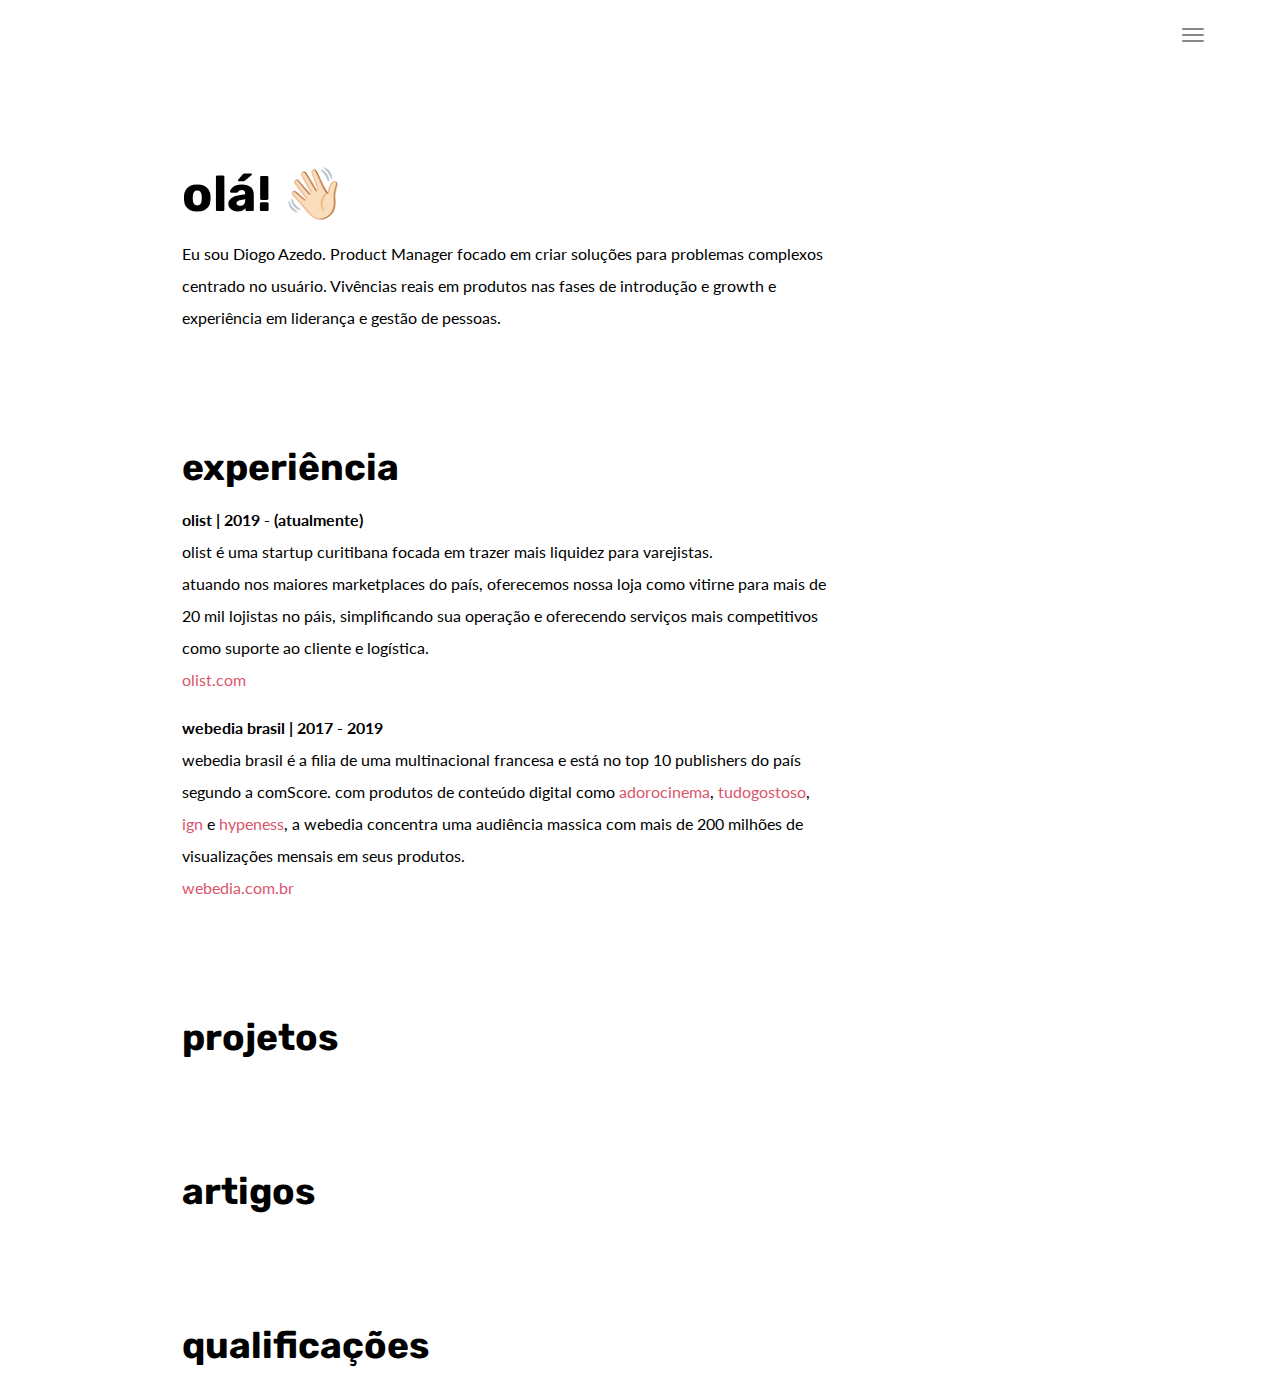
==== index.html @ 914c528f "Add files via upload" ====
<!DOCTYPE html>
<html lang="en">

<head>
  <meta charset="UTF-8">
  <meta content="IE=edge" http-equiv="X-UA-Compatible">
  <meta content="width=device-width,initial-scale=1" name="viewport">
  <meta content="description" name="description">
  <meta name="google" content="notranslate" />
  <meta content="Mashup templates have been developped by Orson.io team" name="author">

  <!-- Disable tap highlight on IE -->
  <meta name="msapplication-tap-highlight" content="no">
  
  <link rel="apple-touch-icon" sizes="180x180" href="./assets/apple-icon-180x180.png">
  <link href="./assets/favicon.ico" rel="icon">
  
  <title>Title page</title>  

<link href="./main.css" rel="stylesheet"></head>

<body>

 <!-- Add your content of header -->

<header>
  <nav class="navbar navbar-fixed-top navbar-default">
    <div class="container">
        <button type="button" class="navbar-toggle">
          <span class="sr-only">Toggle navigation</span>
          <span class="icon-bar"></span>
          <span class="icon-bar"></span>
          <span class="icon-bar"></span>
        </button>
        
      <nav class="navbar-fullscreen" id="navbar-middle">
        <button type="button" class="close" aria-label="Close"><span aria-hidden="true">&times;</span></button>
        <ul class="navbar-fullscreen-links">
          <li><a href="mailto:diogoazedo@gmail.com" title="Entre em contato">diogoazedo@gmail.com</a></li>
          <li><a href="https://www.linkedin.com/in/diogoazedo/" target="_blank" title="Vamos criar uma conexão no Linkedin">linkedin</a></li>
          <li><a href="./#" title="">cv em pdf</a></li>
        </ul>

        <div class="footer-container">
           
          <p><small>© Untitled | Website created with <a href="http://www.mashup-template.com/" title="Create website with free html template">Mashup Template</a>/<a href="https://www.unsplash.com/" title="Beautiful Free Images">Unsplash</a></small></p>
          <p class="footer-share-icons">
              <a href="https://www.twitter.com" class="fa-icon" title="">
                  <i class="fa fa-twitter" aria-hidden="true"></i>
              </a>
              <a href="https://www.linkedin.com" class="fa-icon" title="">
                  <i class="fa fa-instagram" aria-hidden="true"></i>
              </a>
              <a href="https://www.behance.com" class="fa-icon" title="">
                  <i class="fa fa-behance" aria-hidden="true"></i>
              </a>
              <a href="https://www.vimeo.com" class="fa-icon" title="">
                  <i class="fa fa-vimeo" aria-hidden="true"></i>
              </a>
          </p>
                       
        </div>


      </nav> 
    
    </div>
  </nav>
</header>

  
<div class="hero-full-container background-image-container white-text-container">
  <div class="container">
    <div class="row">
      <div class="col-xs-12 col-md-7 col-md-offset-1">
        <div class="hero-full-wrapper">
          <div class="text-content">
            <h1>olá! 👋🏻</h1>
            <p>Eu sou Diogo Azedo. Product Manager focado em criar soluções para problemas complexos centrado no usuário.
              Vivências reais em produtos nas fases de introdução e growth e experiência em liderança e gestão de pessoas. 
            </p>
          </div>
          <div class="text-content">
            <h2>experiência</h2>
            <p>
              <strong>olist | 2019 - (atualmente)</strong><br/> 
              olist é uma startup curitibana focada em trazer mais liquidez para varejistas. <br/>
              atuando nos maiores marketplaces do país, oferecemos nossa loja como vitirne para mais de 20 mil lojistas no páis, simplificando sua operação e oferecendo serviços mais competitivos como suporte ao cliente e logística.<br/>
              <a href="olist.com" target="_blank">olist.com</a>
            </p>
            <p>
              <strong>webedia brasil | 2017 - 2019</strong><br/> 
              webedia brasil é a filia de uma multinacional francesa e está no top 10 publishers do país segundo a comScore. 
              com produtos de conteúdo digital como <a href="adorocinema.com" target="_blank">adorocinema</a>, <a href="tudogostoso.com.br" target="_blank">tudogostoso</a>, <a href="ign.com" target="_blank">ign</a> e <a href="hypeness.com.br" target="_blank">hypeness</a>, a webedia concentra uma audiência massica com mais de 200 milhões de visualizações mensais em seus produtos.<br/>
              <a href="webedia.com.br" target="_blank">webedia.com.br</a>
            </p>
          </div>
          <div class="text-content">
            <h2>projetos</h2>
          </div>
          <div class="text-content">
            <h2>artigos</h2>
          </div>
          <div class="text-content">
            <h2>qualificações</h2>
          </div>
        </div>
      </div>
    </div>
  </div>
</div>

<script>
  document.addEventListener("DOMContentLoaded", function (event) {
    navbarFixedTopAnimation();
    closeMenuBeforeGoingToPage();
  });
</script>

<script>
    document.addEventListener("DOMContentLoaded", function (event) {
      navbarToggleSidebar();
      closeMenuBeforeGoingToPage();
      navActivePage();
    });
</script>
 <script type="text/javascript" src="./main.4c6e144e.js"></script></body>

</html>
---- main.css ----
@import url("https://fonts.googleapis.com/css?family=Lato:300,700|Rubik:400,700");
@import url("https://maxcdn.bootstrapcdn.com/font-awesome/4.7.0/css/font-awesome.min.css");
/*!
 * Bootstrap v3.3.7 (http://getbootstrap.com)
 * Copyright 2011-2016 Twitter, Inc.
 * Licensed under MIT (https://github.com/twbs/bootstrap/blob/master/LICENSE)
 */
/*! normalize.css v3.0.3 | MIT License | github.com/necolas/normalize.css */
html {
  font-family: sans-serif;
  -ms-text-size-adjust: 100%;
  -webkit-text-size-adjust: 100%; }

body {
  margin: 0; }

article,
aside,
details,
figcaption,
figure,
footer,
header,
hgroup,
main,
menu,
nav,
section,
summary {
  display: block; }

audio,
canvas,
progress,
video {
  display: inline-block;
  vertical-align: baseline; }

audio:not([controls]) {
  display: none;
  height: 0; }

[hidden],
template {
  display: none; }

a {
  background-color: transparent; }

a:active,
a:hover {
  outline: 0; }

abbr[title] {
  border-bottom: 1px dotted; }

b,
strong {
  font-weight: bold; }

dfn {
  font-style: italic; }

h1 {
  font-size: 2em;
  margin: 0.67em 0; }

mark {
  background: #ff0;
  color: #000; }

small {
  font-size: 80%; }

sub,
sup {
  font-size: 75%;
  line-height: 0;
  position: relative;
  vertical-align: baseline; }

sup {
  top: -0.5em; }

sub {
  bottom: -0.25em; }

img {
  border: 0; }

svg:not(:root) {
  overflow: hidden; }

figure {
  margin: 1em 40px; }

hr {
  box-sizing: content-box;
  height: 0; }

pre {
  overflow: auto; }

code,
kbd,
pre,
samp {
  font-family: monospace, monospace;
  font-size: 1em; }

button,
input,
optgroup,
select,
textarea {
  color: inherit;
  font: inherit;
  margin: 0; }

button {
  overflow: visible; }

button,
select {
  text-transform: none; }

button,
html input[type="button"],
input[type="reset"],
input[type="submit"] {
  -webkit-appearance: button;
  cursor: pointer; }

button[disabled],
html input[disabled] {
  cursor: default; }

button::-moz-focus-inner,
input::-moz-focus-inner {
  border: 0;
  padding: 0; }

input {
  line-height: normal; }

input[type="checkbox"],
input[type="radio"] {
  box-sizing: border-box;
  padding: 0; }

input[type="number"]::-webkit-inner-spin-button,
input[type="number"]::-webkit-outer-spin-button {
  height: auto; }

input[type="search"] {
  -webkit-appearance: textfield;
  box-sizing: content-box; }

input[type="search"]::-webkit-search-cancel-button,
input[type="search"]::-webkit-search-decoration {
  -webkit-appearance: none; }

fieldset {
  border: 1px solid #c0c0c0;
  margin: 0 2px;
  padding: 0.35em 0.625em 0.75em; }

legend {
  border: 0;
  padding: 0; }

textarea {
  overflow: auto; }

optgroup {
  font-weight: bold; }

table {
  border-collapse: collapse;
  border-spacing: 0; }

td,
th {
  padding: 0; }

/*! Source: https://github.com/h5bp/html5-boilerplate/blob/master/src/css/main.css */
@media print {
  *,
  *:before,
  *:after {
    background: transparent !important;
    color: #000 !important;
    box-shadow: none !important;
    text-shadow: none !important; }
  a,
  a:visited {
    text-decoration: underline; }
  a[href]:after {
    content: " (" attr(href) ")"; }
  abbr[title]:after {
    content: " (" attr(title) ")"; }
  a[href^="#"]:after,
  a[href^="javascript:"]:after {
    content: ""; }
  pre,
  blockquote {
    border: 1px solid #999;
    page-break-inside: avoid; }
  thead {
    display: table-header-group; }
  tr,
  img {
    page-break-inside: avoid; }
  img {
    max-width: 100% !important; }
  p,
  h2,
  h3 {
    orphans: 3;
    widows: 3; }
  h2,
  h3 {
    page-break-after: avoid; }
  .navbar {
    display: none; }
  .btn > .caret,
  .dropup > .btn > .caret {
    border-top-color: #000 !important; }
  .label {
    border: 1px solid #000; }
  .table {
    border-collapse: collapse !important; }
    .table td,
    .table th {
      background-color: #fff !important; }
  .table-bordered th,
  .table-bordered td {
    border: 1px solid #ddd !important; } }

* {
  -webkit-box-sizing: border-box;
  -moz-box-sizing: border-box;
  box-sizing: border-box; }

*:before,
*:after {
  -webkit-box-sizing: border-box;
  -moz-box-sizing: border-box;
  box-sizing: border-box; }

html {
  font-size: 10px;
  -webkit-tap-highlight-color: transparent; }

body {
  font-family: "Lato", Helvetica, Arial, sans-serif;
  font-size: 16px;
  line-height: 2;
  color: #333333;
  background-color: #fff; }

input,
button,
select,
textarea {
  font-family: inherit;
  font-size: inherit;
  line-height: inherit; }

a {
  color: #da566c;
  text-decoration: none; }
  a:hover, a:focus {
    color: #0d0d0d;
    text-decoration: underline; }
  a:focus {
    outline: 5px auto -webkit-focus-ring-color;
    outline-offset: -2px; }

figure {
  margin: 0; }

img {
  vertical-align: middle; }

.img-responsive {
  display: block;
  max-width: 100%;
  height: auto; }

.img-rounded {
  border-radius: 0px; }

.img-thumbnail {
  padding: 4px;
  line-height: 2;
  background-color: #fff;
  border: 1px solid #ddd;
  border-radius: 0px;
  -webkit-transition: all 0.2s ease-in-out;
  -o-transition: all 0.2s ease-in-out;
  transition: all 0.2s ease-in-out;
  display: inline-block;
  max-width: 100%;
  height: auto; }

.img-circle {
  border-radius: 50%; }

hr {
  margin-top: 32px;
  margin-bottom: 32px;
  border: 0;
  border-top: 1px solid #eeeeee; }

.sr-only {
  position: absolute;
  width: 1px;
  height: 1px;
  margin: -1px;
  padding: 0;
  overflow: hidden;
  clip: rect(0, 0, 0, 0);
  border: 0; }

.sr-only-focusable:active, .sr-only-focusable:focus {
  position: static;
  width: auto;
  height: auto;
  margin: 0;
  overflow: visible;
  clip: auto; }

[role="button"] {
  cursor: pointer; }

h1, h2, h3, h4, h5, h6,
.h1, .h2, .h3, .h4, .h5, .h6 {
  font-family: "Rubik", Helvetica, Arial, sans-serif;
  font-weight: 700;
  line-height: 1.1;
  color: #000; }
  h1 small,
  h1 .small, h2 small,
  h2 .small, h3 small,
  h3 .small, h4 small,
  h4 .small, h5 small,
  h5 .small, h6 small,
  h6 .small,
  .h1 small,
  .h1 .small, .h2 small,
  .h2 .small, .h3 small,
  .h3 .small, .h4 small,
  .h4 .small, .h5 small,
  .h5 .small, .h6 small,
  .h6 .small {
    font-weight: normal;
    line-height: 1;
    color: #777777; }

h1, .h1,
h2, .h2,
h3, .h3 {
  margin-top: 32px;
  margin-bottom: 16px; }
  h1 small,
  h1 .small, .h1 small,
  .h1 .small,
  h2 small,
  h2 .small, .h2 small,
  .h2 .small,
  h3 small,
  h3 .small, .h3 small,
  .h3 .small {
    font-size: 65%; }

h4, .h4,
h5, .h5,
h6, .h6 {
  margin-top: 16px;
  margin-bottom: 16px; }
  h4 small,
  h4 .small, .h4 small,
  .h4 .small,
  h5 small,
  h5 .small, .h5 small,
  .h5 .small,
  h6 small,
  h6 .small, .h6 small,
  .h6 .small {
    font-size: 75%; }

h1, .h1 {
  font-size: 50px; }

h2, .h2 {
  font-size: 37px; }

h3, .h3 {
  font-size: 29px; }

h4, .h4 {
  font-size: 22px; }

h5, .h5 {
  font-size: 16px; }

h6, .h6 {
  font-size: 14px; }

p {
  margin: 0 0 16px; }

.lead {
  margin-bottom: 32px;
  font-size: 18px;
  font-weight: 300;
  line-height: 1.4; }
  @media (min-width: 768px) {
    .lead {
      font-size: 24px; } }

small,
.small {
  font-size: 87%; }

mark,
.mark {
  background-color: #fcf8e3;
  padding: .2em; }

.text-left {
  text-align: left; }

.text-right {
  text-align: right; }

.text-center {
  text-align: center; }

.text-justify {
  text-align: justify; }

.text-nowrap {
  white-space: nowrap; }

.text-lowercase {
  text-transform: lowercase; }

.text-uppercase, .initialism {
  text-transform: uppercase; }

.text-capitalize {
  text-transform: capitalize; }

.text-muted {
  color: #777777; }

.text-primary {
  color: #333333; }

a.text-primary:hover,
a.text-primary:focus {
  color: #1a1a1a; }

.text-success {
  color: #ffffff; }

a.text-success:hover,
a.text-success:focus {
  color: #e6e6e6; }

.text-info {
  color: #31708f; }

a.text-info:hover,
a.text-info:focus {
  color: #245269; }

.text-warning {
  color: #8a6d3b; }

a.text-warning:hover,
a.text-warning:focus {
  color: #66512c; }

.text-danger {
  color: #ffffff; }

a.text-danger:hover,
a.text-danger:focus {
  color: #e6e6e6; }

.bg-primary {
  color: #fff; }

.bg-primary {
  background-color: #333333; }

a.bg-primary:hover,
a.bg-primary:focus {
  background-color: #1a1a1a; }

.bg-success {
  background-color: #684AD7; }

a.bg-success:hover,
a.bg-success:focus {
  background-color: #4b2bc3; }

.bg-info {
  background-color: #d9edf7; }

a.bg-info:hover,
a.bg-info:focus {
  background-color: #afd9ee; }

.bg-warning {
  background-color: #fcf8e3; }

a.bg-warning:hover,
a.bg-warning:focus {
  background-color: #f7ecb5; }

.bg-danger {
  background-color: #d9534f; }

a.bg-danger:hover,
a.bg-danger:focus {
  background-color: #c9302c; }

.page-header {
  padding-bottom: 15px;
  margin: 64px 0 32px;
  border-bottom: 1px solid #eeeeee; }

ul,
ol {
  margin-top: 0;
  margin-bottom: 16px; }
  ul ul,
  ul ol,
  ol ul,
  ol ol {
    margin-bottom: 0; }

.list-unstyled {
  padding-left: 0;
  list-style: none; }

.list-inline {
  padding-left: 0;
  list-style: none;
  margin-left: -5px; }
  .list-inline > li {
    display: inline-block;
    padding-left: 5px;
    padding-right: 5px; }

dl {
  margin-top: 0;
  margin-bottom: 32px; }

dt,
dd {
  line-height: 2; }

dt {
  font-weight: bold; }

dd {
  margin-left: 0; }

.dl-horizontal dd:before, .dl-horizontal dd:after {
  content: " ";
  display: table; }

.dl-horizontal dd:after {
  clear: both; }

@media (min-width: 768px) {
  .dl-horizontal dt {
    float: left;
    width: 160px;
    clear: left;
    text-align: right;
    overflow: hidden;
    text-overflow: ellipsis;
    white-space: nowrap; }
  .dl-horizontal dd {
    margin-left: 180px; } }

abbr[title],
abbr[data-original-title] {
  cursor: help;
  border-bottom: 1px dotted #777777; }

.initialism {
  font-size: 90%; }

blockquote {
  padding: 16px 32px;
  margin: 0 0 32px;
  font-size: 20px;
  border-left: 5px solid #eeeeee; }
  blockquote p:last-child,
  blockquote ul:last-child,
  blockquote ol:last-child {
    margin-bottom: 0; }
  blockquote footer,
  blockquote small,
  blockquote .small {
    display: block;
    font-size: 80%;
    line-height: 2;
    color: #777777; }
    blockquote footer:before,
    blockquote small:before,
    blockquote .small:before {
      content: '\2014 \00A0'; }

.blockquote-reverse,
blockquote.pull-right {
  padding-right: 15px;
  padding-left: 0;
  border-right: 5px solid #eeeeee;
  border-left: 0;
  text-align: right; }
  .blockquote-reverse footer:before,
  .blockquote-reverse small:before,
  .blockquote-reverse .small:before,
  blockquote.pull-right footer:before,
  blockquote.pull-right small:before,
  blockquote.pull-right .small:before {
    content: ''; }
  .blockquote-reverse footer:after,
  .blockquote-reverse small:after,
  .blockquote-reverse .small:after,
  blockquote.pull-right footer:after,
  blockquote.pull-right small:after,
  blockquote.pull-right .small:after {
    content: '\00A0 \2014'; }

address {
  margin-bottom: 32px;
  font-style: normal;
  line-height: 2; }

code,
kbd,
pre,
samp {
  font-family: Menlo, Monaco, Consolas, "Courier New", monospace; }

code {
  padding: 2px 4px;
  font-size: 90%;
  color: #c7254e;
  background-color: #f9f2f4;
  border-radius: 0px; }

kbd {
  padding: 2px 4px;
  font-size: 90%;
  color: #fff;
  background-color: #333;
  border-radius: 0px;
  box-shadow: inset 0 -1px 0 rgba(0, 0, 0, 0.25); }
  kbd kbd {
    padding: 0;
    font-size: 100%;
    font-weight: bold;
    box-shadow: none; }

pre {
  display: block;
  padding: 15.5px;
  margin: 0 0 16px;
  font-size: 15px;
  line-height: 2;
  word-break: break-all;
  word-wrap: break-word;
  color: #333333;
  background-color: #f5f5f5;
  border: 1px solid #ccc;
  border-radius: 0px; }
  pre code {
    padding: 0;
    font-size: inherit;
    color: inherit;
    white-space: pre-wrap;
    background-color: transparent;
    border-radius: 0; }

.pre-scrollable {
  max-height: 340px;
  overflow-y: scroll; }

.container {
  margin-right: auto;
  margin-left: auto;
  padding-left: 15px;
  padding-right: 15px; }
  .container:before, .container:after {
    content: " ";
    display: table; }
  .container:after {
    clear: both; }
  @media (min-width: 768px) {
    .container {
      width: 750px; } }
  @media (min-width: 992px) {
    .container {
      width: 970px; } }
  @media (min-width: 1200px) {
    .container {
      width: 1170px; } }

.container-fluid {
  margin-right: auto;
  margin-left: auto;
  padding-left: 15px;
  padding-right: 15px; }
  .container-fluid:before, .container-fluid:after {
    content: " ";
    display: table; }
  .container-fluid:after {
    clear: both; }

.row {
  margin-left: -15px;
  margin-right: -15px; }
  .row:before, .row:after {
    content: " ";
    display: table; }
  .row:after {
    clear: both; }

.col-xs-1, .col-sm-1, .col-md-1, .col-lg-1, .col-xs-2, .col-sm-2, .col-md-2, .col-lg-2, .col-xs-3, .col-sm-3, .col-md-3, .col-lg-3, .col-xs-4, .col-sm-4, .col-md-4, .col-lg-4, .col-xs-5, .col-sm-5, .col-md-5, .col-lg-5, .col-xs-6, .col-sm-6, .col-md-6, .col-lg-6, .col-xs-7, .col-sm-7, .col-md-7, .col-lg-7, .col-xs-8, .col-sm-8, .col-md-8, .col-lg-8, .col-xs-9, .col-sm-9, .col-md-9, .col-lg-9, .col-xs-10, .col-sm-10, .col-md-10, .col-lg-10, .col-xs-11, .col-sm-11, .col-md-11, .col-lg-11, .col-xs-12, .col-sm-12, .col-md-12, .col-lg-12 {
  position: relative;
  min-height: 1px;
  padding-left: 15px;
  padding-right: 15px; }

.col-xs-1, .col-xs-2, .col-xs-3, .col-xs-4, .col-xs-5, .col-xs-6, .col-xs-7, .col-xs-8, .col-xs-9, .col-xs-10, .col-xs-11, .col-xs-12 {
  float: left; }

.col-xs-1 {
  width: 8.33333%; }

.col-xs-2 {
  width: 16.66667%; }

.col-xs-3 {
  width: 25%; }

.col-xs-4 {
  width: 33.33333%; }

.col-xs-5 {
  width: 41.66667%; }

.col-xs-6 {
  width: 50%; }

.col-xs-7 {
  width: 58.33333%; }

.col-xs-8 {
  width: 66.66667%; }

.col-xs-9 {
  width: 75%; }

.col-xs-10 {
  width: 83.33333%; }

.col-xs-11 {
  width: 91.66667%; }

.col-xs-12 {
  width: 100%; }

.col-xs-pull-0 {
  right: auto; }

.col-xs-pull-1 {
  right: 8.33333%; }

.col-xs-pull-2 {
  right: 16.66667%; }

.col-xs-pull-3 {
  right: 25%; }

.col-xs-pull-4 {
  right: 33.33333%; }

.col-xs-pull-5 {
  right: 41.66667%; }

.col-xs-pull-6 {
  right: 50%; }

.col-xs-pull-7 {
  right: 58.33333%; }

.col-xs-pull-8 {
  right: 66.66667%; }

.col-xs-pull-9 {
  right: 75%; }

.col-xs-pull-10 {
  right: 83.33333%; }

.col-xs-pull-11 {
  right: 91.66667%; }

.col-xs-pull-12 {
  right: 100%; }

.col-xs-push-0 {
  left: auto; }

.col-xs-push-1 {
  left: 8.33333%; }

.col-xs-push-2 {
  left: 16.66667%; }

.col-xs-push-3 {
  left: 25%; }

.col-xs-push-4 {
  left: 33.33333%; }

.col-xs-push-5 {
  left: 41.66667%; }

.col-xs-push-6 {
  left: 50%; }

.col-xs-push-7 {
  left: 58.33333%; }

.col-xs-push-8 {
  left: 66.66667%; }

.col-xs-push-9 {
  left: 75%; }

.col-xs-push-10 {
  left: 83.33333%; }

.col-xs-push-11 {
  left: 91.66667%; }

.col-xs-push-12 {
  left: 100%; }

.col-xs-offset-0 {
  margin-left: 0%; }

.col-xs-offset-1 {
  margin-left: 8.33333%; }

.col-xs-offset-2 {
  margin-left: 16.66667%; }

.col-xs-offset-3 {
  margin-left: 25%; }

.col-xs-offset-4 {
  margin-left: 33.33333%; }

.col-xs-offset-5 {
  margin-left: 41.66667%; }

.col-xs-offset-6 {
  margin-left: 50%; }

.col-xs-offset-7 {
  margin-left: 58.33333%; }

.col-xs-offset-8 {
  margin-left: 66.66667%; }

.col-xs-offset-9 {
  margin-left: 75%; }

.col-xs-offset-10 {
  margin-left: 83.33333%; }

.col-xs-offset-11 {
  margin-left: 91.66667%; }

.col-xs-offset-12 {
  margin-left: 100%; }

@media (min-width: 768px) {
  .col-sm-1, .col-sm-2, .col-sm-3, .col-sm-4, .col-sm-5, .col-sm-6, .col-sm-7, .col-sm-8, .col-sm-9, .col-sm-10, .col-sm-11, .col-sm-12 {
    float: left; }
  .col-sm-1 {
    width: 8.33333%; }
  .col-sm-2 {
    width: 16.66667%; }
  .col-sm-3 {
    width: 25%; }
  .col-sm-4 {
    width: 33.33333%; }
  .col-sm-5 {
    width: 41.66667%; }
  .col-sm-6 {
    width: 50%; }
  .col-sm-7 {
    width: 58.33333%; }
  .col-sm-8 {
    width: 66.66667%; }
  .col-sm-9 {
    width: 75%; }
  .col-sm-10 {
    width: 83.33333%; }
  .col-sm-11 {
    width: 91.66667%; }
  .col-sm-12 {
    width: 100%; }
  .col-sm-pull-0 {
    right: auto; }
  .col-sm-pull-1 {
    right: 8.33333%; }
  .col-sm-pull-2 {
    right: 16.66667%; }
  .col-sm-pull-3 {
    right: 25%; }
  .col-sm-pull-4 {
    right: 33.33333%; }
  .col-sm-pull-5 {
    right: 41.66667%; }
  .col-sm-pull-6 {
    right: 50%; }
  .col-sm-pull-7 {
    right: 58.33333%; }
  .col-sm-pull-8 {
    right: 66.66667%; }
  .col-sm-pull-9 {
    right: 75%; }
  .col-sm-pull-10 {
    right: 83.33333%; }
  .col-sm-pull-11 {
    right: 91.66667%; }
  .col-sm-pull-12 {
    right: 100%; }
  .col-sm-push-0 {
    left: auto; }
  .col-sm-push-1 {
    left: 8.33333%; }
  .col-sm-push-2 {
    left: 16.66667%; }
  .col-sm-push-3 {
    left: 25%; }
  .col-sm-push-4 {
    left: 33.33333%; }
  .col-sm-push-5 {
    left: 41.66667%; }
  .col-sm-push-6 {
    left: 50%; }
  .col-sm-push-7 {
    left: 58.33333%; }
  .col-sm-push-8 {
    left: 66.66667%; }
  .col-sm-push-9 {
    left: 75%; }
  .col-sm-push-10 {
    left: 83.33333%; }
  .col-sm-push-11 {
    left: 91.66667%; }
  .col-sm-push-12 {
    left: 100%; }
  .col-sm-offset-0 {
    margin-left: 0%; }
  .col-sm-offset-1 {
    margin-left: 8.33333%; }
  .col-sm-offset-2 {
    margin-left: 16.66667%; }
  .col-sm-offset-3 {
    margin-left: 25%; }
  .col-sm-offset-4 {
    margin-left: 33.33333%; }
  .col-sm-offset-5 {
    margin-left: 41.66667%; }
  .col-sm-offset-6 {
    margin-left: 50%; }
  .col-sm-offset-7 {
    margin-left: 58.33333%; }
  .col-sm-offset-8 {
    margin-left: 66.66667%; }
  .col-sm-offset-9 {
    margin-left: 75%; }
  .col-sm-offset-10 {
    margin-left: 83.33333%; }
  .col-sm-offset-11 {
    margin-left: 91.66667%; }
  .col-sm-offset-12 {
    margin-left: 100%; } }

@media (min-width: 992px) {
  .col-md-1, .col-md-2, .col-md-3, .col-md-4, .col-md-5, .col-md-6, .col-md-7, .col-md-8, .col-md-9, .col-md-10, .col-md-11, .col-md-12 {
    float: left; }
  .col-md-1 {
    width: 8.33333%; }
  .col-md-2 {
    width: 16.66667%; }
  .col-md-3 {
    width: 25%; }
  .col-md-4 {
    width: 33.33333%; }
  .col-md-5 {
    width: 41.66667%; }
  .col-md-6 {
    width: 50%; }
  .col-md-7 {
    width: 58.33333%; }
  .col-md-8 {
    width: 66.66667%; }
  .col-md-9 {
    width: 75%; }
  .col-md-10 {
    width: 83.33333%; }
  .col-md-11 {
    width: 91.66667%; }
  .col-md-12 {
    width: 100%; }
  .col-md-pull-0 {
    right: auto; }
  .col-md-pull-1 {
    right: 8.33333%; }
  .col-md-pull-2 {
    right: 16.66667%; }
  .col-md-pull-3 {
    right: 25%; }
  .col-md-pull-4 {
    right: 33.33333%; }
  .col-md-pull-5 {
    right: 41.66667%; }
  .col-md-pull-6 {
    right: 50%; }
  .col-md-pull-7 {
    right: 58.33333%; }
  .col-md-pull-8 {
    right: 66.66667%; }
  .col-md-pull-9 {
    right: 75%; }
  .col-md-pull-10 {
    right: 83.33333%; }
  .col-md-pull-11 {
    right: 91.66667%; }
  .col-md-pull-12 {
    right: 100%; }
  .col-md-push-0 {
    left: auto; }
  .col-md-push-1 {
    left: 8.33333%; }
  .col-md-push-2 {
    left: 16.66667%; }
  .col-md-push-3 {
    left: 25%; }
  .col-md-push-4 {
    left: 33.33333%; }
  .col-md-push-5 {
    left: 41.66667%; }
  .col-md-push-6 {
    left: 50%; }
  .col-md-push-7 {
    left: 58.33333%; }
  .col-md-push-8 {
    left: 66.66667%; }
  .col-md-push-9 {
    left: 75%; }
  .col-md-push-10 {
    left: 83.33333%; }
  .col-md-push-11 {
    left: 91.66667%; }
  .col-md-push-12 {
    left: 100%; }
  .col-md-offset-0 {
    margin-left: 0%; }
  .col-md-offset-1 {
    margin-left: 8.33333%; }
  .col-md-offset-2 {
    margin-left: 16.66667%; }
  .col-md-offset-3 {
    margin-left: 25%; }
  .col-md-offset-4 {
    margin-left: 33.33333%; }
  .col-md-offset-5 {
    margin-left: 41.66667%; }
  .col-md-offset-6 {
    margin-left: 50%; }
  .col-md-offset-7 {
    margin-left: 58.33333%; }
  .col-md-offset-8 {
    margin-left: 66.66667%; }
  .col-md-offset-9 {
    margin-left: 75%; }
  .col-md-offset-10 {
    margin-left: 83.33333%; }
  .col-md-offset-11 {
    margin-left: 91.66667%; }
  .col-md-offset-12 {
    margin-left: 100%; } }

@media (min-width: 1200px) {
  .col-lg-1, .col-lg-2, .col-lg-3, .col-lg-4, .col-lg-5, .col-lg-6, .col-lg-7, .col-lg-8, .col-lg-9, .col-lg-10, .col-lg-11, .col-lg-12 {
    float: left; }
  .col-lg-1 {
    width: 8.33333%; }
  .col-lg-2 {
    width: 16.66667%; }
  .col-lg-3 {
    width: 25%; }
  .col-lg-4 {
    width: 33.33333%; }
  .col-lg-5 {
    width: 41.66667%; }
  .col-lg-6 {
    width: 50%; }
  .col-lg-7 {
    width: 58.33333%; }
  .col-lg-8 {
    width: 66.66667%; }
  .col-lg-9 {
    width: 75%; }
  .col-lg-10 {
    width: 83.33333%; }
  .col-lg-11 {
    width: 91.66667%; }
  .col-lg-12 {
    width: 100%; }
  .col-lg-pull-0 {
    right: auto; }
  .col-lg-pull-1 {
    right: 8.33333%; }
  .col-lg-pull-2 {
    right: 16.66667%; }
  .col-lg-pull-3 {
    right: 25%; }
  .col-lg-pull-4 {
    right: 33.33333%; }
  .col-lg-pull-5 {
    right: 41.66667%; }
  .col-lg-pull-6 {
    right: 50%; }
  .col-lg-pull-7 {
    right: 58.33333%; }
  .col-lg-pull-8 {
    right: 66.66667%; }
  .col-lg-pull-9 {
    right: 75%; }
  .col-lg-pull-10 {
    right: 83.33333%; }
  .col-lg-pull-11 {
    right: 91.66667%; }
  .col-lg-pull-12 {
    right: 100%; }
  .col-lg-push-0 {
    left: auto; }
  .col-lg-push-1 {
    left: 8.33333%; }
  .col-lg-push-2 {
    left: 16.66667%; }
  .col-lg-push-3 {
    left: 25%; }
  .col-lg-push-4 {
    left: 33.33333%; }
  .col-lg-push-5 {
    left: 41.66667%; }
  .col-lg-push-6 {
    left: 50%; }
  .col-lg-push-7 {
    left: 58.33333%; }
  .col-lg-push-8 {
    left: 66.66667%; }
  .col-lg-push-9 {
    left: 75%; }
  .col-lg-push-10 {
    left: 83.33333%; }
  .col-lg-push-11 {
    left: 91.66667%; }
  .col-lg-push-12 {
    left: 100%; }
  .col-lg-offset-0 {
    margin-left: 0%; }
  .col-lg-offset-1 {
    margin-left: 8.33333%; }
  .col-lg-offset-2 {
    margin-left: 16.66667%; }
  .col-lg-offset-3 {
    margin-left: 25%; }
  .col-lg-offset-4 {
    margin-left: 33.33333%; }
  .col-lg-offset-5 {
    margin-left: 41.66667%; }
  .col-lg-offset-6 {
    margin-left: 50%; }
  .col-lg-offset-7 {
    margin-left: 58.33333%; }
  .col-lg-offset-8 {
    margin-left: 66.66667%; }
  .col-lg-offset-9 {
    margin-left: 75%; }
  .col-lg-offset-10 {
    margin-left: 83.33333%; }
  .col-lg-offset-11 {
    margin-left: 91.66667%; }
  .col-lg-offset-12 {
    margin-left: 100%; } }

table {
  background-color: transparent; }

caption {
  padding-top: 8px;
  padding-bottom: 8px;
  color: #777777;
  text-align: left; }

th {
  text-align: left; }

.table {
  width: 100%;
  max-width: 100%;
  margin-bottom: 32px; }
  .table > thead > tr > th,
  .table > thead > tr > td,
  .table > tbody > tr > th,
  .table > tbody > tr > td,
  .table > tfoot > tr > th,
  .table > tfoot > tr > td {
    padding: 8px;
    line-height: 2;
    vertical-align: top;
    border-top: 1px solid #ddd; }
  .table > thead > tr > th {
    vertical-align: bottom;
    border-bottom: 2px solid #ddd; }
  .table > caption + thead > tr:first-child > th,
  .table > caption + thead > tr:first-child > td,
  .table > colgroup + thead > tr:first-child > th,
  .table > colgroup + thead > tr:first-child > td,
  .table > thead:first-child > tr:first-child > th,
  .table > thead:first-child > tr:first-child > td {
    border-top: 0; }
  .table > tbody + tbody {
    border-top: 2px solid #ddd; }
  .table .table {
    background-color: #fff; }

.table-condensed > thead > tr > th,
.table-condensed > thead > tr > td,
.table-condensed > tbody > tr > th,
.table-condensed > tbody > tr > td,
.table-condensed > tfoot > tr > th,
.table-condensed > tfoot > tr > td {
  padding: 5px; }

.table-bordered {
  border: 1px solid #ddd; }
  .table-bordered > thead > tr > th,
  .table-bordered > thead > tr > td,
  .table-bordered > tbody > tr > th,
  .table-bordered > tbody > tr > td,
  .table-bordered > tfoot > tr > th,
  .table-bordered > tfoot > tr > td {
    border: 1px solid #ddd; }
  .table-bordered > thead > tr > th,
  .table-bordered > thead > tr > td {
    border-bottom-width: 2px; }

.table-striped > tbody > tr:nth-of-type(odd) {
  background-color: #f9f9f9; }

.table-hover > tbody > tr:hover {
  background-color: #f5f5f5; }

table col[class*="col-"] {
  position: static;
  float: none;
  display: table-column; }

table td[class*="col-"],
table th[class*="col-"] {
  position: static;
  float: none;
  display: table-cell; }

.table > thead > tr > td.active,
.table > thead > tr > th.active,
.table > thead > tr.active > td,
.table > thead > tr.active > th,
.table > tbody > tr > td.active,
.table > tbody > tr > th.active,
.table > tbody > tr.active > td,
.table > tbody > tr.active > th,
.table > tfoot > tr > td.active,
.table > tfoot > tr > th.active,
.table > tfoot > tr.active > td,
.table > tfoot > tr.active > th {
  background-color: #f5f5f5; }

.table-hover > tbody > tr > td.active:hover,
.table-hover > tbody > tr > th.active:hover,
.table-hover > tbody > tr.active:hover > td,
.table-hover > tbody > tr:hover > .active,
.table-hover > tbody > tr.active:hover > th {
  background-color: #e8e8e8; }

.table > thead > tr > td.success,
.table > thead > tr > th.success,
.table > thead > tr.success > td,
.table > thead > tr.success > th,
.table > tbody > tr > td.success,
.table > tbody > tr > th.success,
.table > tbody > tr.success > td,
.table > tbody > tr.success > th,
.table > tfoot > tr > td.success,
.table > tfoot > tr > th.success,
.table > tfoot > tr.success > td,
.table > tfoot > tr.success > th {
  background-color: #684AD7; }

.table-hover > tbody > tr > td.success:hover,
.table-hover > tbody > tr > th.success:hover,
.table-hover > tbody > tr.success:hover > td,
.table-hover > tbody > tr:hover > .success,
.table-hover > tbody > tr.success:hover > th {
  background-color: #5735d2; }

.table > thead > tr > td.info,
.table > thead > tr > th.info,
.table > thead > tr.info > td,
.table > thead > tr.info > th,
.table > tbody > tr > td.info,
.table > tbody > tr > th.info,
.table > tbody > tr.info > td,
.table > tbody > tr.info > th,
.table > tfoot > tr > td.info,
.table > tfoot > tr > th.info,
.table > tfoot > tr.info > td,
.table > tfoot > tr.info > th {
  background-color: #d9edf7; }

.table-hover > tbody > tr > td.info:hover,
.table-hover > tbody > tr > th.info:hover,
.table-hover > tbody > tr.info:hover > td,
.table-hover > tbody > tr:hover > .info,
.table-hover > tbody > tr.info:hover > th {
  background-color: #c4e3f3; }

.table > thead > tr > td.warning,
.table > thead > tr > th.warning,
.table > thead > tr.warning > td,
.table > thead > tr.warning > th,
.table > tbody > tr > td.warning,
.table > tbody > tr > th.warning,
.table > tbody > tr.warning > td,
.table > tbody > tr.warning > th,
.table > tfoot > tr > td.warning,
.table > tfoot > tr > th.warning,
.table > tfoot > tr.warning > td,
.table > tfoot > tr.warning > th {
  background-color: #fcf8e3; }

.table-hover > tbody > tr > td.warning:hover,
.table-hover > tbody > tr > th.warning:hover,
.table-hover > tbody > tr.warning:hover > td,
.table-hover > tbody > tr:hover > .warning,
.table-hover > tbody > tr.warning:hover > th {
  background-color: #faf2cc; }

.table > thead > tr > td.danger,
.table > thead > tr > th.danger,
.table > thead > tr.danger > td,
.table > thead > tr.danger > th,
.table > tbody > tr > td.danger,
.table > tbody > tr > th.danger,
.table > tbody > tr.danger > td,
.table > tbody > tr.danger > th,
.table > tfoot > tr > td.danger,
.table > tfoot > tr > th.danger,
.table > tfoot > tr.danger > td,
.table > tfoot > tr.danger > th {
  background-color: #d9534f; }

.table-hover > tbody > tr > td.danger:hover,
.table-hover > tbody > tr > th.danger:hover,
.table-hover > tbody > tr.danger:hover > td,
.table-hover > tbody > tr:hover > .danger,
.table-hover > tbody > tr.danger:hover > th {
  background-color: #d43f3a; }

.table-responsive {
  overflow-x: auto;
  min-height: 0.01%; }
  @media screen and (max-width: 767px) {
    .table-responsive {
      width: 100%;
      margin-bottom: 24px;
      overflow-y: hidden;
      -ms-overflow-style: -ms-autohiding-scrollbar;
      border: 1px solid #ddd; }
      .table-responsive > .table {
        margin-bottom: 0; }
        .table-responsive > .table > thead > tr > th,
        .table-responsive > .table > thead > tr > td,
        .table-responsive > .table > tbody > tr > th,
        .table-responsive > .table > tbody > tr > td,
        .table-responsive > .table > tfoot > tr > th,
        .table-responsive > .table > tfoot > tr > td {
          white-space: nowrap; }
      .table-responsive > .table-bordered {
        border: 0; }
        .table-responsive > .table-bordered > thead > tr > th:first-child,
        .table-responsive > .table-bordered > thead > tr > td:first-child,
        .table-responsive > .table-bordered > tbody > tr > th:first-child,
        .table-responsive > .table-bordered > tbody > tr > td:first-child,
        .table-responsive > .table-bordered > tfoot > tr > th:first-child,
        .table-responsive > .table-bordered > tfoot > tr > td:first-child {
          border-left: 0; }
        .table-responsive > .table-bordered > thead > tr > th:last-child,
        .table-responsive > .table-bordered > thead > tr > td:last-child,
        .table-responsive > .table-bordered > tbody > tr > th:last-child,
        .table-responsive > .table-bordered > tbody > tr > td:last-child,
        .table-responsive > .table-bordered > tfoot > tr > th:last-child,
        .table-responsive > .table-bordered > tfoot > tr > td:last-child {
          border-right: 0; }
        .table-responsive > .table-bordered > tbody > tr:last-child > th,
        .table-responsive > .table-bordered > tbody > tr:last-child > td,
        .table-responsive > .table-bordered > tfoot > tr:last-child > th,
        .table-responsive > .table-bordered > tfoot > tr:last-child > td {
          border-bottom: 0; } }

fieldset {
  padding: 0;
  margin: 0;
  border: 0;
  min-width: 0; }

legend {
  display: block;
  width: 100%;
  padding: 0;
  margin-bottom: 32px;
  font-size: 24px;
  line-height: inherit;
  color: #333333;
  border: 0;
  border-bottom: 1px solid #e5e5e5; }

label {
  display: inline-block;
  max-width: 100%;
  margin-bottom: 5px;
  font-weight: bold; }

input[type="search"] {
  -webkit-box-sizing: border-box;
  -moz-box-sizing: border-box;
  box-sizing: border-box; }

input[type="radio"],
input[type="checkbox"] {
  margin: 4px 0 0;
  margin-top: 1px \9;
  line-height: normal; }

input[type="file"] {
  display: block; }

input[type="range"] {
  display: block;
  width: 100%; }

select[multiple],
select[size] {
  height: auto; }

input[type="file"]:focus,
input[type="radio"]:focus,
input[type="checkbox"]:focus {
  outline: 5px auto -webkit-focus-ring-color;
  outline-offset: -2px; }

output {
  display: block;
  padding-top: 7px;
  font-size: 16px;
  line-height: 2;
  color: #555555; }

.form-control {
  display: block;
  width: 100%;
  height: 46px;
  padding: 6px 12px;
  font-size: 16px;
  line-height: 2;
  color: #555555;
  background-color: #fff;
  background-image: none;
  border: 1px solid #000;
  border-radius: 0px;
  -webkit-box-shadow: inset 0 1px 1px rgba(0, 0, 0, 0.075);
  box-shadow: inset 0 1px 1px rgba(0, 0, 0, 0.075);
  -webkit-transition: border-color ease-in-out 0.15s, box-shadow ease-in-out 0.15s;
  -o-transition: border-color ease-in-out 0.15s, box-shadow ease-in-out 0.15s;
  transition: border-color ease-in-out 0.15s, box-shadow ease-in-out 0.15s; }
  .form-control:focus {
    border-color: #66afe9;
    outline: 0;
    -webkit-box-shadow: inset 0 1px 1px rgba(0, 0, 0, 0.075), 0 0 8px rgba(102, 175, 233, 0.6);
    box-shadow: inset 0 1px 1px rgba(0, 0, 0, 0.075), 0 0 8px rgba(102, 175, 233, 0.6); }
  .form-control::-moz-placeholder {
    color: #999;
    opacity: 1; }
  .form-control:-ms-input-placeholder {
    color: #999; }
  .form-control::-webkit-input-placeholder {
    color: #999; }
  .form-control::-ms-expand {
    border: 0;
    background-color: transparent; }
  .form-control[disabled], .form-control[readonly],
  fieldset[disabled] .form-control {
    background-color: #eeeeee;
    opacity: 1; }
  .form-control[disabled],
  fieldset[disabled] .form-control {
    cursor: not-allowed; }

textarea.form-control {
  height: auto; }

input[type="search"] {
  -webkit-appearance: none; }

@media screen and (-webkit-min-device-pixel-ratio: 0) {
  input[type="date"].form-control,
  input[type="time"].form-control,
  input[type="datetime-local"].form-control,
  input[type="month"].form-control {
    line-height: 46px; }
  input[type="date"].input-sm, .input-group-sm > input[type="date"].form-control,
  .input-group-sm > input[type="date"].input-group-addon,
  .input-group-sm > .input-group-btn > input[type="date"].btn,
  .input-group-sm input[type="date"],
  input[type="time"].input-sm,
  .input-group-sm > input[type="time"].form-control,
  .input-group-sm > input[type="time"].input-group-addon,
  .input-group-sm > .input-group-btn > input[type="time"].btn,
  .input-group-sm
  input[type="time"],
  input[type="datetime-local"].input-sm,
  .input-group-sm > input[type="datetime-local"].form-control,
  .input-group-sm > input[type="datetime-local"].input-group-addon,
  .input-group-sm > .input-group-btn > input[type="datetime-local"].btn,
  .input-group-sm
  input[type="datetime-local"],
  input[type="month"].input-sm,
  .input-group-sm > input[type="month"].form-control,
  .input-group-sm > input[type="month"].input-group-addon,
  .input-group-sm > .input-group-btn > input[type="month"].btn,
  .input-group-sm
  input[type="month"] {
    line-height: 33px; }
  input[type="date"].input-lg, .input-group-lg > input[type="date"].form-control,
  .input-group-lg > input[type="date"].input-group-addon,
  .input-group-lg > .input-group-btn > input[type="date"].btn,
  .input-group-lg input[type="date"],
  input[type="time"].input-lg,
  .input-group-lg > input[type="time"].form-control,
  .input-group-lg > input[type="time"].input-group-addon,
  .input-group-lg > .input-group-btn > input[type="time"].btn,
  .input-group-lg
  input[type="time"],
  input[type="datetime-local"].input-lg,
  .input-group-lg > input[type="datetime-local"].form-control,
  .input-group-lg > input[type="datetime-local"].input-group-addon,
  .input-group-lg > .input-group-btn > input[type="datetime-local"].btn,
  .input-group-lg
  input[type="datetime-local"],
  input[type="month"].input-lg,
  .input-group-lg > input[type="month"].form-control,
  .input-group-lg > input[type="month"].input-group-addon,
  .input-group-lg > .input-group-btn > input[type="month"].btn,
  .input-group-lg
  input[type="month"] {
    line-height: 49px; } }

.form-group {
  margin-bottom: 15px; }

.radio,
.checkbox {
  position: relative;
  display: block;
  margin-top: 10px;
  margin-bottom: 10px; }
  .radio label,
  .checkbox label {
    min-height: 32px;
    padding-left: 20px;
    margin-bottom: 0;
    font-weight: normal;
    cursor: pointer; }

.radio input[type="radio"],
.radio-inline input[type="radio"],
.checkbox input[type="checkbox"],
.checkbox-inline input[type="checkbox"] {
  position: absolute;
  margin-left: -20px;
  margin-top: 4px \9; }

.radio + .radio,
.checkbox + .checkbox {
  margin-top: -5px; }

.radio-inline,
.checkbox-inline {
  position: relative;
  display: inline-block;
  padding-left: 20px;
  margin-bottom: 0;
  vertical-align: middle;
  font-weight: normal;
  cursor: pointer; }

.radio-inline + .radio-inline,
.checkbox-inline + .checkbox-inline {
  margin-top: 0;
  margin-left: 10px; }

input[type="radio"][disabled], input[type="radio"].disabled,
fieldset[disabled] input[type="radio"],
input[type="checkbox"][disabled],
input[type="checkbox"].disabled,
fieldset[disabled]
input[type="checkbox"] {
  cursor: not-allowed; }

.radio-inline.disabled,
fieldset[disabled] .radio-inline,
.checkbox-inline.disabled,
fieldset[disabled]
.checkbox-inline {
  cursor: not-allowed; }

.radio.disabled label,
fieldset[disabled] .radio label,
.checkbox.disabled label,
fieldset[disabled]
.checkbox label {
  cursor: not-allowed; }

.form-control-static {
  padding-top: 7px;
  padding-bottom: 7px;
  margin-bottom: 0;
  min-height: 48px; }
  .form-control-static.input-lg, .input-group-lg > .form-control-static.form-control,
  .input-group-lg > .form-control-static.input-group-addon,
  .input-group-lg > .input-group-btn > .form-control-static.btn, .form-control-static.input-sm, .input-group-sm > .form-control-static.form-control,
  .input-group-sm > .form-control-static.input-group-addon,
  .input-group-sm > .input-group-btn > .form-control-static.btn {
    padding-left: 0;
    padding-right: 0; }

.input-sm, .input-group-sm > .form-control,
.input-group-sm > .input-group-addon,
.input-group-sm > .input-group-btn > .btn {
  height: 33px;
  padding: 5px 10px;
  font-size: 14px;
  line-height: 1.5;
  border-radius: 0px; }

select.input-sm, .input-group-sm > select.form-control,
.input-group-sm > select.input-group-addon,
.input-group-sm > .input-group-btn > select.btn {
  height: 33px;
  line-height: 33px; }

textarea.input-sm, .input-group-sm > textarea.form-control,
.input-group-sm > textarea.input-group-addon,
.input-group-sm > .input-group-btn > textarea.btn,
select[multiple].input-sm,
.input-group-sm > select[multiple].form-control,
.input-group-sm > select[multiple].input-group-addon,
.input-group-sm > .input-group-btn > select[multiple].btn {
  height: auto; }

.form-group-sm .form-control {
  height: 33px;
  padding: 5px 10px;
  font-size: 14px;
  line-height: 1.5;
  border-radius: 0px; }

.form-group-sm select.form-control {
  height: 33px;
  line-height: 33px; }

.form-group-sm textarea.form-control,
.form-group-sm select[multiple].form-control {
  height: auto; }

.form-group-sm .form-control-static {
  height: 33px;
  min-height: 46px;
  padding: 6px 10px;
  font-size: 14px;
  line-height: 1.5; }

.input-lg, .input-group-lg > .form-control,
.input-group-lg > .input-group-addon,
.input-group-lg > .input-group-btn > .btn {
  height: 49px;
  padding: 10px 16px;
  font-size: 20px;
  line-height: 1.33333;
  border-radius: 0px; }

select.input-lg, .input-group-lg > select.form-control,
.input-group-lg > select.input-group-addon,
.input-group-lg > .input-group-btn > select.btn {
  height: 49px;
  line-height: 49px; }

textarea.input-lg, .input-group-lg > textarea.form-control,
.input-group-lg > textarea.input-group-addon,
.input-group-lg > .input-group-btn > textarea.btn,
select[multiple].input-lg,
.input-group-lg > select[multiple].form-control,
.input-group-lg > select[multiple].input-group-addon,
.input-group-lg > .input-group-btn > select[multiple].btn {
  height: auto; }

.form-group-lg .form-control {
  height: 49px;
  padding: 10px 16px;
  font-size: 20px;
  line-height: 1.33333;
  border-radius: 0px; }

.form-group-lg select.form-control {
  height: 49px;
  line-height: 49px; }

.form-group-lg textarea.form-control,
.form-group-lg select[multiple].form-control {
  height: auto; }

.form-group-lg .form-control-static {
  height: 49px;
  min-height: 52px;
  padding: 11px 16px;
  font-size: 20px;
  line-height: 1.33333; }

.has-feedback {
  position: relative; }
  .has-feedback .form-control {
    padding-right: 57.5px; }

.form-control-feedback {
  position: absolute;
  top: 0;
  right: 0;
  z-index: 2;
  display: block;
  width: 46px;
  height: 46px;
  line-height: 46px;
  text-align: center;
  pointer-events: none; }

.input-lg + .form-control-feedback, .input-group-lg > .form-control + .form-control-feedback,
.input-group-lg > .input-group-addon + .form-control-feedback,
.input-group-lg > .input-group-btn > .btn + .form-control-feedback,
.input-group-lg + .form-control-feedback,
.form-group-lg .form-control + .form-control-feedback {
  width: 49px;
  height: 49px;
  line-height: 49px; }

.input-sm + .form-control-feedback, .input-group-sm > .form-control + .form-control-feedback,
.input-group-sm > .input-group-addon + .form-control-feedback,
.input-group-sm > .input-group-btn > .btn + .form-control-feedback,
.input-group-sm + .form-control-feedback,
.form-group-sm .form-control + .form-control-feedback {
  width: 33px;
  height: 33px;
  line-height: 33px; }

.has-success .help-block,
.has-success .control-label,
.has-success .radio,
.has-success .checkbox,
.has-success .radio-inline,
.has-success .checkbox-inline,
.has-success.radio label,
.has-success.checkbox label,
.has-success.radio-inline label,
.has-success.checkbox-inline label {
  color: #ffffff; }

.has-success .form-control {
  border-color: #ffffff;
  -webkit-box-shadow: inset 0 1px 1px rgba(0, 0, 0, 0.075);
  box-shadow: inset 0 1px 1px rgba(0, 0, 0, 0.075); }
  .has-success .form-control:focus {
    border-color: #e6e6e6;
    -webkit-box-shadow: inset 0 1px 1px rgba(0, 0, 0, 0.075), 0 0 6px white;
    box-shadow: inset 0 1px 1px rgba(0, 0, 0, 0.075), 0 0 6px white; }

.has-success .input-group-addon {
  color: #ffffff;
  border-color: #ffffff;
  background-color: #684AD7; }

.has-success .form-control-feedback {
  color: #ffffff; }

.has-warning .help-block,
.has-warning .control-label,
.has-warning .radio,
.has-warning .checkbox,
.has-warning .radio-inline,
.has-warning .checkbox-inline,
.has-warning.radio label,
.has-warning.checkbox label,
.has-warning.radio-inline label,
.has-warning.checkbox-inline label {
  color: #8a6d3b; }

.has-warning .form-control {
  border-color: #8a6d3b;
  -webkit-box-shadow: inset 0 1px 1px rgba(0, 0, 0, 0.075);
  box-shadow: inset 0 1px 1px rgba(0, 0, 0, 0.075); }
  .has-warning .form-control:focus {
    border-color: #66512c;
    -webkit-box-shadow: inset 0 1px 1px rgba(0, 0, 0, 0.075), 0 0 6px #c0a16b;
    box-shadow: inset 0 1px 1px rgba(0, 0, 0, 0.075), 0 0 6px #c0a16b; }

.has-warning .input-group-addon {
  color: #8a6d3b;
  border-color: #8a6d3b;
  background-color: #fcf8e3; }

.has-warning .form-control-feedback {
  color: #8a6d3b; }

.has-error .help-block,
.has-error .control-label,
.has-error .radio,
.has-error .checkbox,
.has-error .radio-inline,
.has-error .checkbox-inline,
.has-error.radio label,
.has-error.checkbox label,
.has-error.radio-inline label,
.has-error.checkbox-inline label {
  color: #ffffff; }

.has-error .form-control {
  border-color: #ffffff;
  -webkit-box-shadow: inset 0 1px 1px rgba(0, 0, 0, 0.075);
  box-shadow: inset 0 1px 1px rgba(0, 0, 0, 0.075); }
  .has-error .form-control:focus {
    border-color: #e6e6e6;
    -webkit-box-shadow: inset 0 1px 1px rgba(0, 0, 0, 0.075), 0 0 6px white;
    box-shadow: inset 0 1px 1px rgba(0, 0, 0, 0.075), 0 0 6px white; }

.has-error .input-group-addon {
  color: #ffffff;
  border-color: #ffffff;
  background-color: #d9534f; }

.has-error .form-control-feedback {
  color: #ffffff; }

.has-feedback label ~ .form-control-feedback {
  top: 37px; }

.has-feedback label.sr-only ~ .form-control-feedback {
  top: 0; }

.help-block {
  display: block;
  margin-top: 5px;
  margin-bottom: 10px;
  color: #737373; }

@media (min-width: 768px) {
  .form-inline .form-group {
    display: inline-block;
    margin-bottom: 0;
    vertical-align: middle; }
  .form-inline .form-control {
    display: inline-block;
    width: auto;
    vertical-align: middle; }
  .form-inline .form-control-static {
    display: inline-block; }
  .form-inline .input-group {
    display: inline-table;
    vertical-align: middle; }
    .form-inline .input-group .input-group-addon,
    .form-inline .input-group .input-group-btn,
    .form-inline .input-group .form-control {
      width: auto; }
  .form-inline .input-group > .form-control {
    width: 100%; }
  .form-inline .control-label {
    margin-bottom: 0;
    vertical-align: middle; }
  .form-inline .radio,
  .form-inline .checkbox {
    display: inline-block;
    margin-top: 0;
    margin-bottom: 0;
    vertical-align: middle; }
    .form-inline .radio label,
    .form-inline .checkbox label {
      padding-left: 0; }
  .form-inline .radio input[type="radio"],
  .form-inline .checkbox input[type="checkbox"] {
    position: relative;
    margin-left: 0; }
  .form-inline .has-feedback .form-control-feedback {
    top: 0; } }

.form-horizontal .radio,
.form-horizontal .checkbox,
.form-horizontal .radio-inline,
.form-horizontal .checkbox-inline {
  margin-top: 0;
  margin-bottom: 0;
  padding-top: 7px; }

.form-horizontal .radio,
.form-horizontal .checkbox {
  min-height: 39px; }

.form-horizontal .form-group {
  margin-left: -15px;
  margin-right: -15px; }
  .form-horizontal .form-group:before, .form-horizontal .form-group:after {
    content: " ";
    display: table; }
  .form-horizontal .form-group:after {
    clear: both; }

@media (min-width: 768px) {
  .form-horizontal .control-label {
    text-align: right;
    margin-bottom: 0;
    padding-top: 7px; } }

.form-horizontal .has-feedback .form-control-feedback {
  right: 15px; }

@media (min-width: 768px) {
  .form-horizontal .form-group-lg .control-label {
    padding-top: 11px;
    font-size: 20px; } }

@media (min-width: 768px) {
  .form-horizontal .form-group-sm .control-label {
    padding-top: 6px;
    font-size: 14px; } }

.btn {
  display: inline-block;
  margin-bottom: 0;
  font-weight: normal;
  text-align: center;
  vertical-align: middle;
  touch-action: manipulation;
  cursor: pointer;
  background-image: none;
  border: 1px solid transparent;
  white-space: nowrap;
  padding: 6px 12px;
  font-size: 16px;
  line-height: 2;
  border-radius: 0px;
  -webkit-user-select: none;
  -moz-user-select: none;
  -ms-user-select: none;
  user-select: none; }
  .btn:focus, .btn.focus, .btn:active:focus, .btn:active.focus, .btn.active:focus, .btn.active.focus {
    outline: 5px auto -webkit-focus-ring-color;
    outline-offset: -2px; }
  .btn:hover, .btn:focus, .btn.focus {
    color: #555555;
    text-decoration: none; }
  .btn:active, .btn.active {
    outline: 0;
    background-image: none;
    -webkit-box-shadow: inset 0 3px 5px rgba(0, 0, 0, 0.125);
    box-shadow: inset 0 3px 5px rgba(0, 0, 0, 0.125); }
  .btn.disabled, .btn[disabled],
  fieldset[disabled] .btn {
    cursor: not-allowed;
    opacity: 0.65;
    filter: alpha(opacity=65);
    -webkit-box-shadow: none;
    box-shadow: none; }

a.btn.disabled,
fieldset[disabled] a.btn {
  pointer-events: none; }

.btn-default {
  color: #555555;
  background-color: transparent;
  border-color: #555555; }
  .btn-default:focus, .btn-default.focus {
    color: #555555;
    background-color: transparent;
    border-color: #161616; }
  .btn-default:hover {
    color: #555555;
    background-color: transparent;
    border-color: #373737; }
  .btn-default:active, .btn-default.active,
  .open > .btn-default.dropdown-toggle {
    color: #555555;
    background-color: transparent;
    border-color: #373737; }
    .btn-default:active:hover, .btn-default:active:focus, .btn-default:active.focus, .btn-default.active:hover, .btn-default.active:focus, .btn-default.active.focus,
    .open > .btn-default.dropdown-toggle:hover,
    .open > .btn-default.dropdown-toggle:focus,
    .open > .btn-default.dropdown-toggle.focus {
      color: #555555;
      background-color: transparent;
      border-color: #161616; }
  .btn-default:active, .btn-default.active,
  .open > .btn-default.dropdown-toggle {
    background-image: none; }
  .btn-default.disabled:hover, .btn-default.disabled:focus, .btn-default.disabled.focus, .btn-default[disabled]:hover, .btn-default[disabled]:focus, .btn-default[disabled].focus,
  fieldset[disabled] .btn-default:hover,
  fieldset[disabled] .btn-default:focus,
  fieldset[disabled] .btn-default.focus {
    background-color: transparent;
    border-color: #555555; }
  .btn-default .badge {
    color: transparent;
    background-color: #555555; }

.btn-primary {
  color: #333333;
  background-color: transparent;
  border-color: #333333; }
  .btn-primary:focus, .btn-primary.focus {
    color: #333333;
    background-color: transparent;
    border-color: black; }
  .btn-primary:hover {
    color: #333333;
    background-color: transparent;
    border-color: #141414; }
  .btn-primary:active, .btn-primary.active,
  .open > .btn-primary.dropdown-toggle {
    color: #333333;
    background-color: transparent;
    border-color: #141414; }
    .btn-primary:active:hover, .btn-primary:active:focus, .btn-primary:active.focus, .btn-primary.active:hover, .btn-primary.active:focus, .btn-primary.active.focus,
    .open > .btn-primary.dropdown-toggle:hover,
    .open > .btn-primary.dropdown-toggle:focus,
    .open > .btn-primary.dropdown-toggle.focus {
      color: #333333;
      background-color: transparent;
      border-color: black; }
  .btn-primary:active, .btn-primary.active,
  .open > .btn-primary.dropdown-toggle {
    background-image: none; }
  .btn-primary.disabled:hover, .btn-primary.disabled:focus, .btn-primary.disabled.focus, .btn-primary[disabled]:hover, .btn-primary[disabled]:focus, .btn-primary[disabled].focus,
  fieldset[disabled] .btn-primary:hover,
  fieldset[disabled] .btn-primary:focus,
  fieldset[disabled] .btn-primary.focus {
    background-color: transparent;
    border-color: #333333; }
  .btn-primary .badge {
    color: transparent;
    background-color: #333333; }

.btn-success {
  color: #5cb85c;
  background-color: transparent;
  border-color: #5cb85c; }
  .btn-success:focus, .btn-success.focus {
    color: #5cb85c;
    background-color: transparent;
    border-color: #2d672d; }
  .btn-success:hover {
    color: #5cb85c;
    background-color: transparent;
    border-color: #419641; }
  .btn-success:active, .btn-success.active,
  .open > .btn-success.dropdown-toggle {
    color: #5cb85c;
    background-color: transparent;
    border-color: #419641; }
    .btn-success:active:hover, .btn-success:active:focus, .btn-success:active.focus, .btn-success.active:hover, .btn-success.active:focus, .btn-success.active.focus,
    .open > .btn-success.dropdown-toggle:hover,
    .open > .btn-success.dropdown-toggle:focus,
    .open > .btn-success.dropdown-toggle.focus {
      color: #5cb85c;
      background-color: transparent;
      border-color: #2d672d; }
  .btn-success:active, .btn-success.active,
  .open > .btn-success.dropdown-toggle {
    background-image: none; }
  .btn-success.disabled:hover, .btn-success.disabled:focus, .btn-success.disabled.focus, .btn-success[disabled]:hover, .btn-success[disabled]:focus, .btn-success[disabled].focus,
  fieldset[disabled] .btn-success:hover,
  fieldset[disabled] .btn-success:focus,
  fieldset[disabled] .btn-success.focus {
    background-color: transparent;
    border-color: #5cb85c; }
  .btn-success .badge {
    color: transparent;
    background-color: #5cb85c; }

.btn-info {
  color: #684AD7;
  background-color: transparent;
  border-color: #684AD7; }
  .btn-info:focus, .btn-info.focus {
    color: #684AD7;
    background-color: transparent;
    border-color: #331d84; }
  .btn-info:hover {
    color: #684AD7;
    background-color: transparent;
    border-color: #4829bb; }
  .btn-info:active, .btn-info.active,
  .open > .btn-info.dropdown-toggle {
    color: #684AD7;
    background-color: transparent;
    border-color: #4829bb; }
    .btn-info:active:hover, .btn-info:active:focus, .btn-info:active.focus, .btn-info.active:hover, .btn-info.active:focus, .btn-info.active.focus,
    .open > .btn-info.dropdown-toggle:hover,
    .open > .btn-info.dropdown-toggle:focus,
    .open > .btn-info.dropdown-toggle.focus {
      color: #684AD7;
      background-color: transparent;
      border-color: #331d84; }
  .btn-info:active, .btn-info.active,
  .open > .btn-info.dropdown-toggle {
    background-image: none; }
  .btn-info.disabled:hover, .btn-info.disabled:focus, .btn-info.disabled.focus, .btn-info[disabled]:hover, .btn-info[disabled]:focus, .btn-info[disabled].focus,
  fieldset[disabled] .btn-info:hover,
  fieldset[disabled] .btn-info:focus,
  fieldset[disabled] .btn-info.focus {
    background-color: transparent;
    border-color: #684AD7; }
  .btn-info .badge {
    color: transparent;
    background-color: #684AD7; }

.btn-warning {
  color: #f0ad4e;
  background-color: transparent;
  border-color: #f0ad4e; }
  .btn-warning:focus, .btn-warning.focus {
    color: #f0ad4e;
    background-color: transparent;
    border-color: #b06d0f; }
  .btn-warning:hover {
    color: #f0ad4e;
    background-color: transparent;
    border-color: #eb9316; }
  .btn-warning:active, .btn-warning.active,
  .open > .btn-warning.dropdown-toggle {
    color: #f0ad4e;
    background-color: transparent;
    border-color: #eb9316; }
    .btn-warning:active:hover, .btn-warning:active:focus, .btn-warning:active.focus, .btn-warning.active:hover, .btn-warning.active:focus, .btn-warning.active.focus,
    .open > .btn-warning.dropdown-toggle:hover,
    .open > .btn-warning.dropdown-toggle:focus,
    .open > .btn-warning.dropdown-toggle.focus {
      color: #f0ad4e;
      background-color: transparent;
      border-color: #b06d0f; }
  .btn-warning:active, .btn-warning.active,
  .open > .btn-warning.dropdown-toggle {
    background-image: none; }
  .btn-warning.disabled:hover, .btn-warning.disabled:focus, .btn-warning.disabled.focus, .btn-warning[disabled]:hover, .btn-warning[disabled]:focus, .btn-warning[disabled].focus,
  fieldset[disabled] .btn-warning:hover,
  fieldset[disabled] .btn-warning:focus,
  fieldset[disabled] .btn-warning.focus {
    background-color: transparent;
    border-color: #f0ad4e; }
  .btn-warning .badge {
    color: transparent;
    background-color: #f0ad4e; }

.btn-danger {
  color: #d9534f;
  background-color: transparent;
  border-color: #d9534f; }
  .btn-danger:focus, .btn-danger.focus {
    color: #d9534f;
    background-color: transparent;
    border-color: #8b211e; }
  .btn-danger:hover {
    color: #d9534f;
    background-color: transparent;
    border-color: #c12e2a; }
  .btn-danger:active, .btn-danger.active,
  .open > .btn-danger.dropdown-toggle {
    color: #d9534f;
    background-color: transparent;
    border-color: #c12e2a; }
    .btn-danger:active:hover, .btn-danger:active:focus, .btn-danger:active.focus, .btn-danger.active:hover, .btn-danger.active:focus, .btn-danger.active.focus,
    .open > .btn-danger.dropdown-toggle:hover,
    .open > .btn-danger.dropdown-toggle:focus,
    .open > .btn-danger.dropdown-toggle.focus {
      color: #d9534f;
      background-color: transparent;
      border-color: #8b211e; }
  .btn-danger:active, .btn-danger.active,
  .open > .btn-danger.dropdown-toggle {
    background-image: none; }
  .btn-danger.disabled:hover, .btn-danger.disabled:focus, .btn-danger.disabled.focus, .btn-danger[disabled]:hover, .btn-danger[disabled]:focus, .btn-danger[disabled].focus,
  fieldset[disabled] .btn-danger:hover,
  fieldset[disabled] .btn-danger:focus,
  fieldset[disabled] .btn-danger.focus {
    background-color: transparent;
    border-color: #d9534f; }
  .btn-danger .badge {
    color: transparent;
    background-color: #d9534f; }

.btn-link {
  color: #333333;
  font-weight: normal;
  border-radius: 0; }
  .btn-link, .btn-link:active, .btn-link.active, .btn-link[disabled],
  fieldset[disabled] .btn-link {
    background-color: transparent;
    -webkit-box-shadow: none;
    box-shadow: none; }
  .btn-link, .btn-link:hover, .btn-link:focus, .btn-link:active {
    border-color: transparent; }
  .btn-link:hover, .btn-link:focus {
    color: #0d0d0d;
    text-decoration: underline;
    background-color: transparent; }
  .btn-link[disabled]:hover, .btn-link[disabled]:focus,
  fieldset[disabled] .btn-link:hover,
  fieldset[disabled] .btn-link:focus {
    color: #777777;
    text-decoration: none; }

.btn-lg, .btn-group-lg > .btn {
  padding: 10px 16px;
  font-size: 20px;
  line-height: 1.33333;
  border-radius: 0px; }

.btn-sm, .btn-group-sm > .btn {
  padding: 5px 10px;
  font-size: 14px;
  line-height: 1.5;
  border-radius: 0px; }

.btn-xs, .btn-group-xs > .btn {
  padding: 1px 5px;
  font-size: 14px;
  line-height: 1.5;
  border-radius: 0px; }

.btn-block {
  display: block;
  width: 100%; }

.btn-block + .btn-block {
  margin-top: 5px; }

input[type="submit"].btn-block,
input[type="reset"].btn-block,
input[type="button"].btn-block {
  width: 100%; }

.fade {
  opacity: 0;
  -webkit-transition: opacity 0.15s linear;
  -o-transition: opacity 0.15s linear;
  transition: opacity 0.15s linear; }
  .fade.in {
    opacity: 1; }

.collapse {
  display: none; }
  .collapse.in {
    display: block; }

tr.collapse.in {
  display: table-row; }

tbody.collapse.in {
  display: table-row-group; }

.collapsing {
  position: relative;
  height: 0;
  overflow: hidden;
  -webkit-transition-property: height, visibility;
  transition-property: height, visibility;
  -webkit-transition-duration: 0.35s;
  transition-duration: 0.35s;
  -webkit-transition-timing-function: ease;
  transition-timing-function: ease; }

.caret {
  display: inline-block;
  width: 0;
  height: 0;
  margin-left: 2px;
  vertical-align: middle;
  border-top: 4px dashed;
  border-top: 4px solid \9;
  border-right: 4px solid transparent;
  border-left: 4px solid transparent; }

.dropup,
.dropdown {
  position: relative; }

.dropdown-toggle:focus {
  outline: 0; }

.dropdown-menu {
  position: absolute;
  top: 100%;
  left: 0;
  z-index: 1000;
  display: none;
  float: left;
  min-width: 160px;
  padding: 5px 0;
  margin: 2px 0 0;
  list-style: none;
  font-size: 16px;
  text-align: left;
  background-color: #fff;
  border: 1px solid #ccc;
  border: 1px solid rgba(0, 0, 0, 0.15);
  border-radius: 0px;
  -webkit-box-shadow: 0 6px 12px rgba(0, 0, 0, 0.175);
  box-shadow: 0 6px 12px rgba(0, 0, 0, 0.175);
  background-clip: padding-box; }
  .dropdown-menu.pull-right {
    right: 0;
    left: auto; }
  .dropdown-menu .divider {
    height: 1px;
    margin: 15px 0;
    overflow: hidden;
    background-color: #e5e5e5; }
  .dropdown-menu > li > a {
    display: block;
    padding: 3px 20px;
    clear: both;
    font-weight: normal;
    line-height: 2;
    color: #333333;
    white-space: nowrap; }

.dropdown-menu > li > a:hover, .dropdown-menu > li > a:focus {
  text-decoration: none;
  color: #262626;
  background-color: #f5f5f5; }

.dropdown-menu > .active > a, .dropdown-menu > .active > a:hover, .dropdown-menu > .active > a:focus {
  color: #fff;
  text-decoration: none;
  outline: 0;
  background-color: #333333; }

.dropdown-menu > .disabled > a, .dropdown-menu > .disabled > a:hover, .dropdown-menu > .disabled > a:focus {
  color: #777777; }

.dropdown-menu > .disabled > a:hover, .dropdown-menu > .disabled > a:focus {
  text-decoration: none;
  background-color: transparent;
  background-image: none;
  filter: progid:DXImageTransform.Microsoft.gradient(enabled = false);
  cursor: not-allowed; }

.open > .dropdown-menu {
  display: block; }

.open > a {
  outline: 0; }

.dropdown-menu-right {
  left: auto;
  right: 0; }

.dropdown-menu-left {
  left: 0;
  right: auto; }

.dropdown-header {
  display: block;
  padding: 3px 20px;
  font-size: 14px;
  line-height: 2;
  color: #777777;
  white-space: nowrap; }

.dropdown-backdrop {
  position: fixed;
  left: 0;
  right: 0;
  bottom: 0;
  top: 0;
  z-index: 990; }

.pull-right > .dropdown-menu {
  right: 0;
  left: auto; }

.dropup .caret,
.navbar-fixed-bottom .dropdown .caret {
  border-top: 0;
  border-bottom: 4px dashed;
  border-bottom: 4px solid \9;
  content: ""; }

.dropup .dropdown-menu,
.navbar-fixed-bottom .dropdown .dropdown-menu {
  top: auto;
  bottom: 100%;
  margin-bottom: 2px; }

@media (min-width: 768px) {
  .navbar-right .dropdown-menu {
    right: 0;
    left: auto; }
  .navbar-right .dropdown-menu-left {
    left: 0;
    right: auto; } }

.btn-group,
.btn-group-vertical {
  position: relative;
  display: inline-block;
  vertical-align: middle; }
  .btn-group > .btn,
  .btn-group-vertical > .btn {
    position: relative;
    float: left; }
    .btn-group > .btn:hover, .btn-group > .btn:focus, .btn-group > .btn:active, .btn-group > .btn.active,
    .btn-group-vertical > .btn:hover,
    .btn-group-vertical > .btn:focus,
    .btn-group-vertical > .btn:active,
    .btn-group-vertical > .btn.active {
      z-index: 2; }

.btn-group .btn + .btn,
.btn-group .btn + .btn-group,
.btn-group .btn-group + .btn,
.btn-group .btn-group + .btn-group {
  margin-left: -1px; }

.btn-toolbar {
  margin-left: -5px; }
  .btn-toolbar:before, .btn-toolbar:after {
    content: " ";
    display: table; }
  .btn-toolbar:after {
    clear: both; }
  .btn-toolbar .btn,
  .btn-toolbar .btn-group,
  .btn-toolbar .input-group {
    float: left; }
  .btn-toolbar > .btn,
  .btn-toolbar > .btn-group,
  .btn-toolbar > .input-group {
    margin-left: 5px; }

.btn-group > .btn:not(:first-child):not(:last-child):not(.dropdown-toggle) {
  border-radius: 0; }

.btn-group > .btn:first-child {
  margin-left: 0; }
  .btn-group > .btn:first-child:not(:last-child):not(.dropdown-toggle) {
    border-bottom-right-radius: 0;
    border-top-right-radius: 0; }

.btn-group > .btn:last-child:not(:first-child),
.btn-group > .dropdown-toggle:not(:first-child) {
  border-bottom-left-radius: 0;
  border-top-left-radius: 0; }

.btn-group > .btn-group {
  float: left; }

.btn-group > .btn-group:not(:first-child):not(:last-child) > .btn {
  border-radius: 0; }

.btn-group > .btn-group:first-child:not(:last-child) > .btn:last-child,
.btn-group > .btn-group:first-child:not(:last-child) > .dropdown-toggle {
  border-bottom-right-radius: 0;
  border-top-right-radius: 0; }

.btn-group > .btn-group:last-child:not(:first-child) > .btn:first-child {
  border-bottom-left-radius: 0;
  border-top-left-radius: 0; }

.btn-group .dropdown-toggle:active,
.btn-group.open .dropdown-toggle {
  outline: 0; }

.btn-group > .btn + .dropdown-toggle {
  padding-left: 8px;
  padding-right: 8px; }

.btn-group > .btn-lg + .dropdown-toggle, .btn-group-lg.btn-group > .btn + .dropdown-toggle {
  padding-left: 12px;
  padding-right: 12px; }

.btn-group.open .dropdown-toggle {
  -webkit-box-shadow: inset 0 3px 5px rgba(0, 0, 0, 0.125);
  box-shadow: inset 0 3px 5px rgba(0, 0, 0, 0.125); }
  .btn-group.open .dropdown-toggle.btn-link {
    -webkit-box-shadow: none;
    box-shadow: none; }

.btn .caret {
  margin-left: 0; }

.btn-lg .caret, .btn-group-lg > .btn .caret {
  border-width: 5px 5px 0;
  border-bottom-width: 0; }

.dropup .btn-lg .caret, .dropup .btn-group-lg > .btn .caret {
  border-width: 0 5px 5px; }

.btn-group-vertical > .btn,
.btn-group-vertical > .btn-group,
.btn-group-vertical > .btn-group > .btn {
  display: block;
  float: none;
  width: 100%;
  max-width: 100%; }

.btn-group-vertical > .btn-group:before, .btn-group-vertical > .btn-group:after {
  content: " ";
  display: table; }

.btn-group-vertical > .btn-group:after {
  clear: both; }

.btn-group-vertical > .btn-group > .btn {
  float: none; }

.btn-group-vertical > .btn + .btn,
.btn-group-vertical > .btn + .btn-group,
.btn-group-vertical > .btn-group + .btn,
.btn-group-vertical > .btn-group + .btn-group {
  margin-top: -1px;
  margin-left: 0; }

.btn-group-vertical > .btn:not(:first-child):not(:last-child) {
  border-radius: 0; }

.btn-group-vertical > .btn:first-child:not(:last-child) {
  border-top-right-radius: 0px;
  border-top-left-radius: 0px;
  border-bottom-right-radius: 0;
  border-bottom-left-radius: 0; }

.btn-group-vertical > .btn:last-child:not(:first-child) {
  border-top-right-radius: 0;
  border-top-left-radius: 0;
  border-bottom-right-radius: 0px;
  border-bottom-left-radius: 0px; }

.btn-group-vertical > .btn-group:not(:first-child):not(:last-child) > .btn {
  border-radius: 0; }

.btn-group-vertical > .btn-group:first-child:not(:last-child) > .btn:last-child,
.btn-group-vertical > .btn-group:first-child:not(:last-child) > .dropdown-toggle {
  border-bottom-right-radius: 0;
  border-bottom-left-radius: 0; }

.btn-group-vertical > .btn-group:last-child:not(:first-child) > .btn:first-child {
  border-top-right-radius: 0;
  border-top-left-radius: 0; }

.btn-group-justified {
  display: table;
  width: 100%;
  table-layout: fixed;
  border-collapse: separate; }
  .btn-group-justified > .btn,
  .btn-group-justified > .btn-group {
    float: none;
    display: table-cell;
    width: 1%; }
  .btn-group-justified > .btn-group .btn {
    width: 100%; }
  .btn-group-justified > .btn-group .dropdown-menu {
    left: auto; }

[data-toggle="buttons"] > .btn input[type="radio"],
[data-toggle="buttons"] > .btn input[type="checkbox"],
[data-toggle="buttons"] > .btn-group > .btn input[type="radio"],
[data-toggle="buttons"] > .btn-group > .btn input[type="checkbox"] {
  position: absolute;
  clip: rect(0, 0, 0, 0);
  pointer-events: none; }

.input-group {
  position: relative;
  display: table;
  border-collapse: separate; }
  .input-group[class*="col-"] {
    float: none;
    padding-left: 0;
    padding-right: 0; }
  .input-group .form-control {
    position: relative;
    z-index: 2;
    float: left;
    width: 100%;
    margin-bottom: 0; }
    .input-group .form-control:focus {
      z-index: 3; }

.input-group-addon,
.input-group-btn,
.input-group .form-control {
  display: table-cell; }
  .input-group-addon:not(:first-child):not(:last-child),
  .input-group-btn:not(:first-child):not(:last-child),
  .input-group .form-control:not(:first-child):not(:last-child) {
    border-radius: 0; }

.input-group-addon,
.input-group-btn {
  width: 1%;
  white-space: nowrap;
  vertical-align: middle; }

.input-group-addon {
  padding: 6px 12px;
  font-size: 16px;
  font-weight: normal;
  line-height: 1;
  color: #555555;
  text-align: center;
  background-color: #eeeeee;
  border: 1px solid #000;
  border-radius: 0px; }
  .input-group-addon.input-sm,
  .input-group-sm > .input-group-addon,
  .input-group-sm > .input-group-btn > .input-group-addon.btn {
    padding: 5px 10px;
    font-size: 14px;
    border-radius: 0px; }
  .input-group-addon.input-lg,
  .input-group-lg > .input-group-addon,
  .input-group-lg > .input-group-btn > .input-group-addon.btn {
    padding: 10px 16px;
    font-size: 20px;
    border-radius: 0px; }
  .input-group-addon input[type="radio"],
  .input-group-addon input[type="checkbox"] {
    margin-top: 0; }

.input-group .form-control:first-child,
.input-group-addon:first-child,
.input-group-btn:first-child > .btn,
.input-group-btn:first-child > .btn-group > .btn,
.input-group-btn:first-child > .dropdown-toggle,
.input-group-btn:last-child > .btn:not(:last-child):not(.dropdown-toggle),
.input-group-btn:last-child > .btn-group:not(:last-child) > .btn {
  border-bottom-right-radius: 0;
  border-top-right-radius: 0; }

.input-group-addon:first-child {
  border-right: 0; }

.input-group .form-control:last-child,
.input-group-addon:last-child,
.input-group-btn:last-child > .btn,
.input-group-btn:last-child > .btn-group > .btn,
.input-group-btn:last-child > .dropdown-toggle,
.input-group-btn:first-child > .btn:not(:first-child),
.input-group-btn:first-child > .btn-group:not(:first-child) > .btn {
  border-bottom-left-radius: 0;
  border-top-left-radius: 0; }

.input-group-addon:last-child {
  border-left: 0; }

.input-group-btn {
  position: relative;
  font-size: 0;
  white-space: nowrap; }
  .input-group-btn > .btn {
    position: relative; }
    .input-group-btn > .btn + .btn {
      margin-left: -1px; }
    .input-group-btn > .btn:hover, .input-group-btn > .btn:focus, .input-group-btn > .btn:active {
      z-index: 2; }
  .input-group-btn:first-child > .btn,
  .input-group-btn:first-child > .btn-group {
    margin-right: -1px; }
  .input-group-btn:last-child > .btn,
  .input-group-btn:last-child > .btn-group {
    z-index: 2;
    margin-left: -1px; }

.nav {
  margin-bottom: 0;
  padding-left: 0;
  list-style: none; }
  .nav:before, .nav:after {
    content: " ";
    display: table; }
  .nav:after {
    clear: both; }
  .nav > li {
    position: relative;
    display: block; }
    .nav > li > a {
      position: relative;
      display: block;
      padding: 10px 15px; }
      .nav > li > a:hover, .nav > li > a:focus {
        text-decoration: none;
        background-color: #eeeeee; }
    .nav > li.disabled > a {
      color: #777777; }
      .nav > li.disabled > a:hover, .nav > li.disabled > a:focus {
        color: #777777;
        text-decoration: none;
        background-color: transparent;
        cursor: not-allowed; }
  .nav .open > a, .nav .open > a:hover, .nav .open > a:focus {
    background-color: #eeeeee;
    border-color: #333333; }
  .nav .nav-divider {
    height: 1px;
    margin: 15px 0;
    overflow: hidden;
    background-color: #e5e5e5; }
  .nav > li > a > img {
    max-width: none; }

.nav-tabs {
  border-bottom: 1px solid #ddd; }
  .nav-tabs > li {
    float: left;
    margin-bottom: -1px; }
    .nav-tabs > li > a {
      margin-right: 2px;
      line-height: 2;
      border: 1px solid transparent;
      border-radius: 0px 0px 0 0; }
      .nav-tabs > li > a:hover {
        border-color: #eeeeee #eeeeee #ddd; }
    .nav-tabs > li.active > a, .nav-tabs > li.active > a:hover, .nav-tabs > li.active > a:focus {
      color: #555555;
      background-color: #fff;
      border: 1px solid #ddd;
      border-bottom-color: transparent;
      cursor: default; }

.nav-pills > li {
  float: left; }
  .nav-pills > li > a {
    border-radius: 0px; }
  .nav-pills > li + li {
    margin-left: 2px; }
  .nav-pills > li.active > a, .nav-pills > li.active > a:hover, .nav-pills > li.active > a:focus {
    color: #fff;
    background-color: #333333; }

.nav-stacked > li {
  float: none; }
  .nav-stacked > li + li {
    margin-top: 2px;
    margin-left: 0; }

.nav-justified, .nav-tabs.nav-justified {
  width: 100%; }
  .nav-justified > li, .nav-tabs.nav-justified > li {
    float: none; }
    .nav-justified > li > a, .nav-tabs.nav-justified > li > a {
      text-align: center;
      margin-bottom: 5px; }
  .nav-justified > .dropdown .dropdown-menu {
    top: auto;
    left: auto; }
  @media (min-width: 768px) {
    .nav-justified > li, .nav-tabs.nav-justified > li {
      display: table-cell;
      width: 1%; }
      .nav-justified > li > a, .nav-tabs.nav-justified > li > a {
        margin-bottom: 0; } }

.nav-tabs-justified, .nav-tabs.nav-justified {
  border-bottom: 0; }
  .nav-tabs-justified > li > a, .nav-tabs.nav-justified > li > a {
    margin-right: 0;
    border-radius: 0px; }
  .nav-tabs-justified > .active > a, .nav-tabs.nav-justified > .active > a,
  .nav-tabs-justified > .active > a:hover, .nav-tabs.nav-justified > .active > a:hover,
  .nav-tabs-justified > .active > a:focus, .nav-tabs.nav-justified > .active > a:focus {
    border: 1px solid #ddd; }
  @media (min-width: 768px) {
    .nav-tabs-justified > li > a, .nav-tabs.nav-justified > li > a {
      border-bottom: 1px solid #ddd;
      border-radius: 0px 0px 0 0; }
    .nav-tabs-justified > .active > a, .nav-tabs.nav-justified > .active > a,
    .nav-tabs-justified > .active > a:hover, .nav-tabs.nav-justified > .active > a:hover,
    .nav-tabs-justified > .active > a:focus, .nav-tabs.nav-justified > .active > a:focus {
      border-bottom-color: #fff; } }

.tab-content > .tab-pane {
  display: none; }

.tab-content > .active {
  display: block; }

.nav-tabs .dropdown-menu {
  margin-top: -1px;
  border-top-right-radius: 0;
  border-top-left-radius: 0; }

.navbar {
  position: relative;
  min-height: 70px;
  margin-bottom: 32px;
  border: 1px solid transparent; }
  .navbar:before, .navbar:after {
    content: " ";
    display: table; }
  .navbar:after {
    clear: both; }
  @media (min-width: 768px) {
    .navbar {
      border-radius: 0px; } }

.navbar-header:before, .navbar-header:after {
  content: " ";
  display: table; }

.navbar-header:after {
  clear: both; }

@media (min-width: 768px) {
  .navbar-header {
    float: left; } }

.navbar-collapse {
  overflow-x: visible;
  padding-right: 15px;
  padding-left: 15px;
  border-top: 1px solid transparent;
  box-shadow: inset 0 1px 0 rgba(255, 255, 255, 0.1);
  -webkit-overflow-scrolling: touch; }
  .navbar-collapse:before, .navbar-collapse:after {
    content: " ";
    display: table; }
  .navbar-collapse:after {
    clear: both; }
  .navbar-collapse.in {
    overflow-y: auto; }
  @media (min-width: 768px) {
    .navbar-collapse {
      width: auto;
      border-top: 0;
      box-shadow: none; }
      .navbar-collapse.collapse {
        display: block !important;
        height: auto !important;
        padding-bottom: 0;
        overflow: visible !important; }
      .navbar-collapse.in {
        overflow-y: visible; }
      .navbar-fixed-top .navbar-collapse,
      .navbar-static-top .navbar-collapse,
      .navbar-fixed-bottom .navbar-collapse {
        padding-left: 0;
        padding-right: 0; } }

.navbar-fixed-top .navbar-collapse,
.navbar-fixed-bottom .navbar-collapse {
  max-height: 340px; }
  @media (max-device-width: 480px) and (orientation: landscape) {
    .navbar-fixed-top .navbar-collapse,
    .navbar-fixed-bottom .navbar-collapse {
      max-height: 200px; } }

.container > .navbar-header,
.container > .navbar-collapse,
.container-fluid > .navbar-header,
.container-fluid > .navbar-collapse {
  margin-right: -15px;
  margin-left: -15px; }
  @media (min-width: 768px) {
    .container > .navbar-header,
    .container > .navbar-collapse,
    .container-fluid > .navbar-header,
    .container-fluid > .navbar-collapse {
      margin-right: 0;
      margin-left: 0; } }

.navbar-static-top {
  z-index: 1000;
  border-width: 0 0 1px; }
  @media (min-width: 768px) {
    .navbar-static-top {
      border-radius: 0; } }

.navbar-fixed-top,
.navbar-fixed-bottom {
  position: fixed;
  right: 0;
  left: 0;
  z-index: 1030; }
  @media (min-width: 768px) {
    .navbar-fixed-top,
    .navbar-fixed-bottom {
      border-radius: 0; } }

.navbar-fixed-top {
  top: 0;
  border-width: 0 0 1px; }

.navbar-fixed-bottom {
  bottom: 0;
  margin-bottom: 0;
  border-width: 1px 0 0; }

.navbar-brand {
  float: left;
  padding: 19px 15px;
  font-size: 20px;
  line-height: 32px;
  height: 70px; }
  .navbar-brand:hover, .navbar-brand:focus {
    text-decoration: none; }
  .navbar-brand > img {
    display: block; }
  @media (min-width: 768px) {
    .navbar > .container .navbar-brand,
    .navbar > .container-fluid .navbar-brand {
      margin-left: -15px; } }

.navbar-toggle {
  position: relative;
  float: right;
  margin-right: 15px;
  padding: 9px 10px;
  margin-top: 18px;
  margin-bottom: 18px;
  background-color: transparent;
  background-image: none;
  border: 1px solid transparent;
  border-radius: 0px; }
  .navbar-toggle:focus {
    outline: 0; }
  .navbar-toggle .icon-bar {
    display: block;
    width: 22px;
    height: 2px;
    border-radius: 1px; }
  .navbar-toggle .icon-bar + .icon-bar {
    margin-top: 4px; }
  @media (min-width: 768px) {
    .navbar-toggle {
      display: none; } }

.navbar-nav {
  margin: 9.5px -15px; }
  .navbar-nav > li > a {
    padding-top: 10px;
    padding-bottom: 10px;
    line-height: 32px; }
  @media (max-width: 767px) {
    .navbar-nav .open .dropdown-menu {
      position: static;
      float: none;
      width: auto;
      margin-top: 0;
      background-color: transparent;
      border: 0;
      box-shadow: none; }
      .navbar-nav .open .dropdown-menu > li > a,
      .navbar-nav .open .dropdown-menu .dropdown-header {
        padding: 5px 15px 5px 25px; }
      .navbar-nav .open .dropdown-menu > li > a {
        line-height: 32px; }
        .navbar-nav .open .dropdown-menu > li > a:hover, .navbar-nav .open .dropdown-menu > li > a:focus {
          background-image: none; } }
  @media (min-width: 768px) {
    .navbar-nav {
      float: left;
      margin: 0; }
      .navbar-nav > li {
        float: left; }
        .navbar-nav > li > a {
          padding-top: 19px;
          padding-bottom: 19px; } }

.navbar-form {
  margin-left: -15px;
  margin-right: -15px;
  padding: 10px 15px;
  border-top: 1px solid transparent;
  border-bottom: 1px solid transparent;
  -webkit-box-shadow: inset 0 1px 0 rgba(255, 255, 255, 0.1), 0 1px 0 rgba(255, 255, 255, 0.1);
  box-shadow: inset 0 1px 0 rgba(255, 255, 255, 0.1), 0 1px 0 rgba(255, 255, 255, 0.1);
  margin-top: 12px;
  margin-bottom: 12px; }
  @media (min-width: 768px) {
    .navbar-form .form-group {
      display: inline-block;
      margin-bottom: 0;
      vertical-align: middle; }
    .navbar-form .form-control {
      display: inline-block;
      width: auto;
      vertical-align: middle; }
    .navbar-form .form-control-static {
      display: inline-block; }
    .navbar-form .input-group {
      display: inline-table;
      vertical-align: middle; }
      .navbar-form .input-group .input-group-addon,
      .navbar-form .input-group .input-group-btn,
      .navbar-form .input-group .form-control {
        width: auto; }
    .navbar-form .input-group > .form-control {
      width: 100%; }
    .navbar-form .control-label {
      margin-bottom: 0;
      vertical-align: middle; }
    .navbar-form .radio,
    .navbar-form .checkbox {
      display: inline-block;
      margin-top: 0;
      margin-bottom: 0;
      vertical-align: middle; }
      .navbar-form .radio label,
      .navbar-form .checkbox label {
        padding-left: 0; }
    .navbar-form .radio input[type="radio"],
    .navbar-form .checkbox input[type="checkbox"] {
      position: relative;
      margin-left: 0; }
    .navbar-form .has-feedback .form-control-feedback {
      top: 0; } }
  @media (max-width: 767px) {
    .navbar-form .form-group {
      margin-bottom: 5px; }
      .navbar-form .form-group:last-child {
        margin-bottom: 0; } }
  @media (min-width: 768px) {
    .navbar-form {
      width: auto;
      border: 0;
      margin-left: 0;
      margin-right: 0;
      padding-top: 0;
      padding-bottom: 0;
      -webkit-box-shadow: none;
      box-shadow: none; } }

.navbar-nav > li > .dropdown-menu {
  margin-top: 0;
  border-top-right-radius: 0;
  border-top-left-radius: 0; }

.navbar-fixed-bottom .navbar-nav > li > .dropdown-menu {
  margin-bottom: 0;
  border-top-right-radius: 0px;
  border-top-left-radius: 0px;
  border-bottom-right-radius: 0;
  border-bottom-left-radius: 0; }

.navbar-btn {
  margin-top: 12px;
  margin-bottom: 12px; }
  .navbar-btn.btn-sm, .btn-group-sm > .navbar-btn.btn {
    margin-top: 18.5px;
    margin-bottom: 18.5px; }
  .navbar-btn.btn-xs, .btn-group-xs > .navbar-btn.btn {
    margin-top: 24px;
    margin-bottom: 24px; }

.navbar-text {
  margin-top: 19px;
  margin-bottom: 19px; }
  @media (min-width: 768px) {
    .navbar-text {
      float: left;
      margin-left: 15px;
      margin-right: 15px; } }

@media (min-width: 768px) {
  .navbar-left {
    float: left !important; }
  .navbar-right {
    float: right !important;
    margin-right: -15px; }
    .navbar-right ~ .navbar-right {
      margin-right: 0; } }

.navbar-default {
  background-color: #fff;
  border-color: #eeeeee; }
  .navbar-default .navbar-brand {
    color: #777; }
    .navbar-default .navbar-brand:hover, .navbar-default .navbar-brand:focus {
      color: #5e5e5e;
      background-color: transparent; }
  .navbar-default .navbar-text {
    color: #777; }
  .navbar-default .navbar-nav > li > a {
    color: #777; }
    .navbar-default .navbar-nav > li > a:hover, .navbar-default .navbar-nav > li > a:focus {
      color: #333;
      background-color: transparent; }
  .navbar-default .navbar-nav > .active > a, .navbar-default .navbar-nav > .active > a:hover, .navbar-default .navbar-nav > .active > a:focus {
    color: #555;
    background-color: #eeeeee; }
  .navbar-default .navbar-nav > .disabled > a, .navbar-default .navbar-nav > .disabled > a:hover, .navbar-default .navbar-nav > .disabled > a:focus {
    color: #ccc;
    background-color: transparent; }
  .navbar-default .navbar-toggle {
    border-color: transparent; }
    .navbar-default .navbar-toggle:hover, .navbar-default .navbar-toggle:focus {
      background-color: transparent; }
    .navbar-default .navbar-toggle .icon-bar {
      background-color: #888; }
  .navbar-default .navbar-collapse,
  .navbar-default .navbar-form {
    border-color: #eeeeee; }
  .navbar-default .navbar-nav > .open > a, .navbar-default .navbar-nav > .open > a:hover, .navbar-default .navbar-nav > .open > a:focus {
    background-color: #eeeeee;
    color: #555; }
  @media (max-width: 767px) {
    .navbar-default .navbar-nav .open .dropdown-menu > li > a {
      color: #777; }
      .navbar-default .navbar-nav .open .dropdown-menu > li > a:hover, .navbar-default .navbar-nav .open .dropdown-menu > li > a:focus {
        color: #333;
        background-color: transparent; }
    .navbar-default .navbar-nav .open .dropdown-menu > .active > a, .navbar-default .navbar-nav .open .dropdown-menu > .active > a:hover, .navbar-default .navbar-nav .open .dropdown-menu > .active > a:focus {
      color: #555;
      background-color: #eeeeee; }
    .navbar-default .navbar-nav .open .dropdown-menu > .disabled > a, .navbar-default .navbar-nav .open .dropdown-menu > .disabled > a:hover, .navbar-default .navbar-nav .open .dropdown-menu > .disabled > a:focus {
      color: #ccc;
      background-color: transparent; } }
  .navbar-default .navbar-link {
    color: #777; }
    .navbar-default .navbar-link:hover {
      color: #333; }
  .navbar-default .btn-link {
    color: #777; }
    .navbar-default .btn-link:hover, .navbar-default .btn-link:focus {
      color: #333; }
    .navbar-default .btn-link[disabled]:hover, .navbar-default .btn-link[disabled]:focus,
    fieldset[disabled] .navbar-default .btn-link:hover,
    fieldset[disabled] .navbar-default .btn-link:focus {
      color: #ccc; }

.navbar-inverse {
  background-color: #222;
  border-color: #090909; }
  .navbar-inverse .navbar-brand {
    color: #9d9d9d; }
    .navbar-inverse .navbar-brand:hover, .navbar-inverse .navbar-brand:focus {
      color: #fff;
      background-color: transparent; }
  .navbar-inverse .navbar-text {
    color: #9d9d9d; }
  .navbar-inverse .navbar-nav > li > a {
    color: #9d9d9d; }
    .navbar-inverse .navbar-nav > li > a:hover, .navbar-inverse .navbar-nav > li > a:focus {
      color: #fff;
      background-color: transparent; }
  .navbar-inverse .navbar-nav > .active > a, .navbar-inverse .navbar-nav > .active > a:hover, .navbar-inverse .navbar-nav > .active > a:focus {
    color: #fff;
    background-color: #090909; }
  .navbar-inverse .navbar-nav > .disabled > a, .navbar-inverse .navbar-nav > .disabled > a:hover, .navbar-inverse .navbar-nav > .disabled > a:focus {
    color: #444;
    background-color: transparent; }
  .navbar-inverse .navbar-toggle {
    border-color: #333; }
    .navbar-inverse .navbar-toggle:hover, .navbar-inverse .navbar-toggle:focus {
      background-color: #333; }
    .navbar-inverse .navbar-toggle .icon-bar {
      background-color: #fff; }
  .navbar-inverse .navbar-collapse,
  .navbar-inverse .navbar-form {
    border-color: #101010; }
  .navbar-inverse .navbar-nav > .open > a, .navbar-inverse .navbar-nav > .open > a:hover, .navbar-inverse .navbar-nav > .open > a:focus {
    background-color: #090909;
    color: #fff; }
  @media (max-width: 767px) {
    .navbar-inverse .navbar-nav .open .dropdown-menu > .dropdown-header {
      border-color: #090909; }
    .navbar-inverse .navbar-nav .open .dropdown-menu .divider {
      background-color: #090909; }
    .navbar-inverse .navbar-nav .open .dropdown-menu > li > a {
      color: #9d9d9d; }
      .navbar-inverse .navbar-nav .open .dropdown-menu > li > a:hover, .navbar-inverse .navbar-nav .open .dropdown-menu > li > a:focus {
        color: #fff;
        background-color: transparent; }
    .navbar-inverse .navbar-nav .open .dropdown-menu > .active > a, .navbar-inverse .navbar-nav .open .dropdown-menu > .active > a:hover, .navbar-inverse .navbar-nav .open .dropdown-menu > .active > a:focus {
      color: #fff;
      background-color: #090909; }
    .navbar-inverse .navbar-nav .open .dropdown-menu > .disabled > a, .navbar-inverse .navbar-nav .open .dropdown-menu > .disabled > a:hover, .navbar-inverse .navbar-nav .open .dropdown-menu > .disabled > a:focus {
      color: #444;
      background-color: transparent; } }
  .navbar-inverse .navbar-link {
    color: #9d9d9d; }
    .navbar-inverse .navbar-link:hover {
      color: #fff; }
  .navbar-inverse .btn-link {
    color: #9d9d9d; }
    .navbar-inverse .btn-link:hover, .navbar-inverse .btn-link:focus {
      color: #fff; }
    .navbar-inverse .btn-link[disabled]:hover, .navbar-inverse .btn-link[disabled]:focus,
    fieldset[disabled] .navbar-inverse .btn-link:hover,
    fieldset[disabled] .navbar-inverse .btn-link:focus {
      color: #444; }

.label {
  display: inline;
  padding: .2em .6em .3em;
  font-size: 75%;
  font-weight: bold;
  line-height: 1;
  color: #fff;
  text-align: center;
  white-space: nowrap;
  vertical-align: baseline;
  border-radius: .25em; }
  .label:empty {
    display: none; }
  .btn .label {
    position: relative;
    top: -1px; }

a.label:hover, a.label:focus {
  color: #fff;
  text-decoration: none;
  cursor: pointer; }

.label-default {
  background-color: #777777; }
  .label-default[href]:hover, .label-default[href]:focus {
    background-color: #5e5e5e; }

.label-primary {
  background-color: #333333; }
  .label-primary[href]:hover, .label-primary[href]:focus {
    background-color: #1a1a1a; }

.label-success {
  background-color: #5cb85c; }
  .label-success[href]:hover, .label-success[href]:focus {
    background-color: #449d44; }

.label-info {
  background-color: #684AD7; }
  .label-info[href]:hover, .label-info[href]:focus {
    background-color: #4b2bc3; }

.label-warning {
  background-color: #f0ad4e; }
  .label-warning[href]:hover, .label-warning[href]:focus {
    background-color: #ec971f; }

.label-danger {
  background-color: #d9534f; }
  .label-danger[href]:hover, .label-danger[href]:focus {
    background-color: #c9302c; }

.badge {
  display: inline-block;
  min-width: 10px;
  padding: 3px 7px;
  font-size: 14px;
  font-weight: bold;
  color: #fff;
  line-height: 1;
  vertical-align: middle;
  white-space: nowrap;
  text-align: center;
  background-color: #777777;
  border-radius: 10px; }
  .badge:empty {
    display: none; }
  .btn .badge {
    position: relative;
    top: -1px; }
  .btn-xs .badge, .btn-group-xs > .btn .badge,
  .btn-group-xs > .btn .badge {
    top: 0;
    padding: 1px 5px; }
  .list-group-item.active > .badge,
  .nav-pills > .active > a > .badge {
    color: #333333;
    background-color: #fff; }
  .list-group-item > .badge {
    float: right; }
  .list-group-item > .badge + .badge {
    margin-right: 5px; }
  .nav-pills > li > a > .badge {
    margin-left: 3px; }

a.badge:hover, a.badge:focus {
  color: #fff;
  text-decoration: none;
  cursor: pointer; }

.alert {
  padding: 15px;
  margin-bottom: 32px;
  border: 1px solid transparent;
  border-radius: 0px; }
  .alert h4 {
    margin-top: 0;
    color: inherit; }
  .alert .alert-link {
    font-weight: bold; }
  .alert > p,
  .alert > ul {
    margin-bottom: 0; }
  .alert > p + p {
    margin-top: 5px; }

.alert-dismissable,
.alert-dismissible {
  padding-right: 35px; }
  .alert-dismissable .close,
  .alert-dismissible .close {
    position: relative;
    top: -2px;
    right: -21px;
    color: inherit; }

.alert-success {
  background-color: #684AD7;
  border-color: #684AD7;
  color: #ffffff; }
  .alert-success hr {
    border-top-color: #5735d2; }
  .alert-success .alert-link {
    color: #e6e6e6; }

.alert-info {
  background-color: #d9edf7;
  border-color: #bce8f1;
  color: #31708f; }
  .alert-info hr {
    border-top-color: #a6e1ec; }
  .alert-info .alert-link {
    color: #245269; }

.alert-warning {
  background-color: #fcf8e3;
  border-color: #faebcc;
  color: #8a6d3b; }
  .alert-warning hr {
    border-top-color: #f7e1b5; }
  .alert-warning .alert-link {
    color: #66512c; }

.alert-danger {
  background-color: #d9534f;
  border-color: #d9534f;
  color: #ffffff; }
  .alert-danger hr {
    border-top-color: #d43f3a; }
  .alert-danger .alert-link {
    color: #e6e6e6; }

.embed-responsive {
  position: relative;
  display: block;
  height: 0;
  padding: 0;
  overflow: hidden; }
  .embed-responsive .embed-responsive-item,
  .embed-responsive iframe,
  .embed-responsive embed,
  .embed-responsive object,
  .embed-responsive video {
    position: absolute;
    top: 0;
    left: 0;
    bottom: 0;
    height: 100%;
    width: 100%;
    border: 0; }

.embed-responsive-16by9 {
  padding-bottom: 56.25%; }

.embed-responsive-4by3 {
  padding-bottom: 75%; }

.close {
  float: right;
  font-size: 24px;
  font-weight: bold;
  line-height: 1;
  color: #000;
  text-shadow: 0 1px 0 #fff;
  opacity: 0.2;
  filter: alpha(opacity=20); }
  .close:hover, .close:focus {
    color: #000;
    text-decoration: none;
    cursor: pointer;
    opacity: 0.5;
    filter: alpha(opacity=50); }

button.close {
  padding: 0;
  cursor: pointer;
  background: transparent;
  border: 0;
  -webkit-appearance: none; }

.carousel {
  position: relative; }

.carousel-inner {
  position: relative;
  overflow: hidden;
  width: 100%; }
  .carousel-inner > .item {
    display: none;
    position: relative;
    -webkit-transition: 0.6s ease-in-out left;
    -o-transition: 0.6s ease-in-out left;
    transition: 0.6s ease-in-out left; }
    .carousel-inner > .item > img,
    .carousel-inner > .item > a > img {
      display: block;
      max-width: 100%;
      height: auto;
      line-height: 1; }
    @media all and (transform-3d), (-webkit-transform-3d) {
      .carousel-inner > .item {
        -webkit-transition: -webkit-transform 0.6s ease-in-out;
        -moz-transition: -moz-transform 0.6s ease-in-out;
        -o-transition: -o-transform 0.6s ease-in-out;
        transition: transform 0.6s ease-in-out;
        -webkit-backface-visibility: hidden;
        -moz-backface-visibility: hidden;
        backface-visibility: hidden;
        -webkit-perspective: 1000px;
        -moz-perspective: 1000px;
        perspective: 1000px; }
        .carousel-inner > .item.next, .carousel-inner > .item.active.right {
          -webkit-transform: translate3d(100%, 0, 0);
          transform: translate3d(100%, 0, 0);
          left: 0; }
        .carousel-inner > .item.prev, .carousel-inner > .item.active.left {
          -webkit-transform: translate3d(-100%, 0, 0);
          transform: translate3d(-100%, 0, 0);
          left: 0; }
        .carousel-inner > .item.next.left, .carousel-inner > .item.prev.right, .carousel-inner > .item.active {
          -webkit-transform: translate3d(0, 0, 0);
          transform: translate3d(0, 0, 0);
          left: 0; } }
  .carousel-inner > .active,
  .carousel-inner > .next,
  .carousel-inner > .prev {
    display: block; }
  .carousel-inner > .active {
    left: 0; }
  .carousel-inner > .next,
  .carousel-inner > .prev {
    position: absolute;
    top: 0;
    width: 100%; }
  .carousel-inner > .next {
    left: 100%; }
  .carousel-inner > .prev {
    left: -100%; }
  .carousel-inner > .next.left,
  .carousel-inner > .prev.right {
    left: 0; }
  .carousel-inner > .active.left {
    left: -100%; }
  .carousel-inner > .active.right {
    left: 100%; }

.carousel-control {
  position: absolute;
  top: 0;
  left: 0;
  bottom: 0;
  width: 15%;
  opacity: 0.5;
  filter: alpha(opacity=50);
  font-size: 20px;
  color: #fff;
  text-align: center;
  text-shadow: 0 1px 2px rgba(0, 0, 0, 0.6);
  background-color: transparent; }
  .carousel-control.left {
    background-image: -webkit-linear-gradient(left, rgba(0, 0, 0, 0.5) 0%, rgba(0, 0, 0, 0.0001) 100%);
    background-image: -o-linear-gradient(left, rgba(0, 0, 0, 0.5) 0%, rgba(0, 0, 0, 0.0001) 100%);
    background-image: linear-gradient(to right, rgba(0, 0, 0, 0.5) 0%, rgba(0, 0, 0, 0.0001) 100%);
    background-repeat: repeat-x;
    filter: progid:DXImageTransform.Microsoft.gradient(startColorstr='#80000000', endColorstr='#00000000', GradientType=1); }
  .carousel-control.right {
    left: auto;
    right: 0;
    background-image: -webkit-linear-gradient(left, rgba(0, 0, 0, 0.0001) 0%, rgba(0, 0, 0, 0.5) 100%);
    background-image: -o-linear-gradient(left, rgba(0, 0, 0, 0.0001) 0%, rgba(0, 0, 0, 0.5) 100%);
    background-image: linear-gradient(to right, rgba(0, 0, 0, 0.0001) 0%, rgba(0, 0, 0, 0.5) 100%);
    background-repeat: repeat-x;
    filter: progid:DXImageTransform.Microsoft.gradient(startColorstr='#00000000', endColorstr='#80000000', GradientType=1); }
  .carousel-control:hover, .carousel-control:focus {
    outline: 0;
    color: #fff;
    text-decoration: none;
    opacity: 0.9;
    filter: alpha(opacity=90); }
  .carousel-control .icon-prev,
  .carousel-control .icon-next,
  .carousel-control .glyphicon-chevron-left,
  .carousel-control .glyphicon-chevron-right {
    position: absolute;
    top: 50%;
    margin-top: -10px;
    z-index: 5;
    display: inline-block; }
  .carousel-control .icon-prev,
  .carousel-control .glyphicon-chevron-left {
    left: 50%;
    margin-left: -10px; }
  .carousel-control .icon-next,
  .carousel-control .glyphicon-chevron-right {
    right: 50%;
    margin-right: -10px; }
  .carousel-control .icon-prev,
  .carousel-control .icon-next {
    width: 20px;
    height: 20px;
    line-height: 1;
    font-family: serif; }
  .carousel-control .icon-prev:before {
    content: '\2039'; }
  .carousel-control .icon-next:before {
    content: '\203a'; }

.carousel-indicators {
  position: absolute;
  bottom: 10px;
  left: 50%;
  z-index: 15;
  width: 60%;
  margin-left: -30%;
  padding-left: 0;
  list-style: none;
  text-align: center; }
  .carousel-indicators li {
    display: inline-block;
    width: 10px;
    height: 10px;
    margin: 1px;
    text-indent: -999px;
    border: 1px solid #fff;
    border-radius: 10px;
    cursor: pointer;
    background-color: #000 \9;
    background-color: transparent; }
  .carousel-indicators .active {
    margin: 0;
    width: 12px;
    height: 12px;
    background-color: #fff; }

.carousel-caption {
  position: absolute;
  left: 15%;
  right: 15%;
  bottom: 20px;
  z-index: 10;
  padding-top: 20px;
  padding-bottom: 20px;
  color: #fff;
  text-align: center;
  text-shadow: 0 1px 2px rgba(0, 0, 0, 0.6); }
  .carousel-caption .btn {
    text-shadow: none; }

@media screen and (min-width: 768px) {
  .carousel-control .glyphicon-chevron-left,
  .carousel-control .glyphicon-chevron-right,
  .carousel-control .icon-prev,
  .carousel-control .icon-next {
    width: 30px;
    height: 30px;
    margin-top: -10px;
    font-size: 30px; }
  .carousel-control .glyphicon-chevron-left,
  .carousel-control .icon-prev {
    margin-left: -10px; }
  .carousel-control .glyphicon-chevron-right,
  .carousel-control .icon-next {
    margin-right: -10px; }
  .carousel-caption {
    left: 20%;
    right: 20%;
    padding-bottom: 30px; }
  .carousel-indicators {
    bottom: 20px; } }

.clearfix:before, .clearfix:after {
  content: " ";
  display: table; }

.clearfix:after {
  clear: both; }

.center-block {
  display: block;
  margin-left: auto;
  margin-right: auto; }

.pull-right {
  float: right !important; }

.pull-left {
  float: left !important; }

.hide {
  display: none !important; }

.show {
  display: block !important; }

.invisible {
  visibility: hidden; }

.text-hide {
  font: 0/0 a;
  color: transparent;
  text-shadow: none;
  background-color: transparent;
  border: 0; }

.hidden {
  display: none !important; }

.affix {
  position: fixed; }

@-ms-viewport {
  width: device-width; }

.visible-xs {
  display: none !important; }

.visible-sm {
  display: none !important; }

.visible-md {
  display: none !important; }

.visible-lg {
  display: none !important; }

.visible-xs-block,
.visible-xs-inline,
.visible-xs-inline-block,
.visible-sm-block,
.visible-sm-inline,
.visible-sm-inline-block,
.visible-md-block,
.visible-md-inline,
.visible-md-inline-block,
.visible-lg-block,
.visible-lg-inline,
.visible-lg-inline-block {
  display: none !important; }

@media (max-width: 767px) {
  .visible-xs {
    display: block !important; }
  table.visible-xs {
    display: table !important; }
  tr.visible-xs {
    display: table-row !important; }
  th.visible-xs,
  td.visible-xs {
    display: table-cell !important; } }

@media (max-width: 767px) {
  .visible-xs-block {
    display: block !important; } }

@media (max-width: 767px) {
  .visible-xs-inline {
    display: inline !important; } }

@media (max-width: 767px) {
  .visible-xs-inline-block {
    display: inline-block !important; } }

@media (min-width: 768px) and (max-width: 991px) {
  .visible-sm {
    display: block !important; }
  table.visible-sm {
    display: table !important; }
  tr.visible-sm {
    display: table-row !important; }
  th.visible-sm,
  td.visible-sm {
    display: table-cell !important; } }

@media (min-width: 768px) and (max-width: 991px) {
  .visible-sm-block {
    display: block !important; } }

@media (min-width: 768px) and (max-width: 991px) {
  .visible-sm-inline {
    display: inline !important; } }

@media (min-width: 768px) and (max-width: 991px) {
  .visible-sm-inline-block {
    display: inline-block !important; } }

@media (min-width: 992px) and (max-width: 1199px) {
  .visible-md {
    display: block !important; }
  table.visible-md {
    display: table !important; }
  tr.visible-md {
    display: table-row !important; }
  th.visible-md,
  td.visible-md {
    display: table-cell !important; } }

@media (min-width: 992px) and (max-width: 1199px) {
  .visible-md-block {
    display: block !important; } }

@media (min-width: 992px) and (max-width: 1199px) {
  .visible-md-inline {
    display: inline !important; } }

@media (min-width: 992px) and (max-width: 1199px) {
  .visible-md-inline-block {
    display: inline-block !important; } }

@media (min-width: 1200px) {
  .visible-lg {
    display: block !important; }
  table.visible-lg {
    display: table !important; }
  tr.visible-lg {
    display: table-row !important; }
  th.visible-lg,
  td.visible-lg {
    display: table-cell !important; } }

@media (min-width: 1200px) {
  .visible-lg-block {
    display: block !important; } }

@media (min-width: 1200px) {
  .visible-lg-inline {
    display: inline !important; } }

@media (min-width: 1200px) {
  .visible-lg-inline-block {
    display: inline-block !important; } }

@media (max-width: 767px) {
  .hidden-xs {
    display: none !important; } }

@media (min-width: 768px) and (max-width: 991px) {
  .hidden-sm {
    display: none !important; } }

@media (min-width: 992px) and (max-width: 1199px) {
  .hidden-md {
    display: none !important; } }

@media (min-width: 1200px) {
  .hidden-lg {
    display: none !important; } }

.visible-print {
  display: none !important; }

@media print {
  .visible-print {
    display: block !important; }
  table.visible-print {
    display: table !important; }
  tr.visible-print {
    display: table-row !important; }
  th.visible-print,
  td.visible-print {
    display: table-cell !important; } }

.visible-print-block {
  display: none !important; }
  @media print {
    .visible-print-block {
      display: block !important; } }

.visible-print-inline {
  display: none !important; }
  @media print {
    .visible-print-inline {
      display: inline !important; } }

.visible-print-inline-block {
  display: none !important; }
  @media print {
    .visible-print-inline-block {
      display: inline-block !important; } }

@media print {
  .hidden-print {
    display: none !important; } }

.navbar {
  margin-bottom: 0; }

.navbar-toggle {
  display: block;
  position: absolute;
  right: 0; }
  @media (min-width: 992px) {
    .navbar-toggle {
      right: 50px; } }

.navbar-fixed-top {
  z-index: 1040;
  border-bottom: none; }

.navbar-text {
  display: inline-block;
  float: initial; }

.navbar-fixed-bottom .navbar-nav {
  float: left; }

.navbar-fixed-bottom .navbar-right {
  float: right;
  margin-right: 15px; }
  @media (min-width: 768px) {
    .navbar-fixed-bottom .navbar-right {
      margin-right: 0; } }

.navbar-fullscreen {
  background: #1A1A1A;
  position: fixed;
  top: -100%;
  height: 100%;
  left: 0;
  right: 0;
  display: flex;
  align-items: center;
  transition: all 1000ms cubic-bezier(0.55, 0.085, 0, 0.99);
  -webkit-transition-timing-function: cubic-bezier(0.55, 0.085, 0, 0.99);
  -moz-transition-timing-function: cubic-bezier(0.55, 0.085, 0, 0.99);
  -o-transition-timing-function: cubic-bezier(0.55, 0.085, 0, 0.99);
  transition-timing-function: cubic-bezier(0.55, 0.085, 0, 0.99); }
  .navbar-fullscreen .footer-container {
    text-align: center;
    padding: 10px 0;
    position: absolute;
    left: 0;
    right: 0;
    bottom: 0;
    color: #555555; }
    .navbar-fullscreen .footer-container a {
      color: #555555; }
      .navbar-fullscreen .footer-container a:hover {
        color: #FFF; }
    .navbar-fullscreen .footer-container .fa-icon {
      border-color: #555555; }
      .navbar-fullscreen .footer-container .fa-icon:hover {
        background-color: #555555; }
    .navbar-fullscreen .footer-container .email-container {
      padding: 30px 0; }
    .navbar-fullscreen .footer-container .footer-icon {
      margin-bottom: 7px; }
  .navbar-fullscreen .close {
    color: white;
    text-shadow: none;
    opacity: 1;
    position: absolute;
    top: 25px;
    right: 25px;
    font-size: 30px;
    font-weight: normal; }
    @media (min-width: 992px) {
      .navbar-fullscreen .close {
        right: 75px; } }
  .navbar-fullscreen.active {
    top: 0; }
  .navbar-fullscreen .navbar-fullscreen-links {
    padding: 0;
    margin: 0;
    text-align: center;
    font-size: 30px;
    width: 100%;
    list-style: none; }
    .navbar-fullscreen .navbar-fullscreen-links li {
      padding: 5px 0 6px; }
    .navbar-fullscreen .navbar-fullscreen-links a {
      color: #555555; }
      .navbar-fullscreen .navbar-fullscreen-links a:hover, .navbar-fullscreen .navbar-fullscreen-links a:focus, .navbar-fullscreen .navbar-fullscreen-links a.active {
        color: #FFF;
        text-decoration: none;
        -webkit-transition: all 0.2s linear;
        -o-transition: all 0.2s linear;
        transition: all 0.2s linear; }

.navbar-default .navbar-text {
  color: #000;
  line-height: 1;
  position: relative; }
  .navbar-default .navbar-text .arrow-down {
    position: absolute;
    text-align: center;
    width: 100%;
    left: 0;
    bottom: -25px;
    animation: MoveUpDown 1.5s linear infinite; }
  .navbar-default .navbar-text.bottom .arrow-down {
    display: none; }

@keyframes MoveUpDown {
  0% {
    bottom: -25px; }
  50% {
    bottom: -15px; }
  100% {
    bottom: -25px; } }

.white-text-container h1,
.white-text-container h2,
.white-text-container h3,
.white-text-container h4,
.white-text-container h5,
.white-text-container p {
  color: black; }

.section-container {
  padding: 80px 0; }

.section-container-spacer {
  margin-bottom: 60px; }

.background-image-container {
  background-size: cover;
  background-repeat: no-repeat;
  background-position: center center; }

.img-responsive {
  margin-bottom: 10px; }

.hero-full-container {
  height: 100vh;
  position: relative; }
  @media (min-width: 992px) {
    .hero-full-container {
      border: 70px solid white; } }
  .hero-full-container .hero-full-wrapper .text-content {
    padding-top: 30%; }
    @media (min-width: 992px) {
      .hero-full-container .hero-full-wrapper .text-content {
        padding-top: 10%; } }

.overlay-gradient {
  position: absolute;
  top: 0;
  left: 0;
  right: 0;
  bottom: 0;
  background-image: -webkit-linear-gradient(top, rgba(0, 0, 0, 0.3) 0%, transparent 100%);
  background-image: -o-linear-gradient(top, rgba(0, 0, 0, 0.3) 0%, transparent 100%);
  background-image: linear-gradient(to bottom, rgba(0, 0, 0, 0.3) 0%, transparent 100%);
  background-repeat: repeat-x;
  filter: progid:DXImageTransform.Microsoft.gradient(startColorstr='#4D000000', endColorstr='#00000000', GradientType=0); }

blockquote {
  font-weight: bold;
  border-left: none; }
  blockquote small {
    font-weight: 300; }
  blockquote.large-spacing {
    padding: 60px 0; }

.fa-icon {
  color: #000;
  width: 32px;
  height: 32px;
  line-height: 29px;
  font-size: 15px;
  text-align: center;
  display: inline-block;
  border-radius: 60px;
  border: 1px solid #000; }
  .fa-icon:hover {
    background-color: #000;
    color: white; }
  .fa-icon .fa {
    border: none; }

.footer-share-icons .fa-icon {
  margin-right: 8px; }
  .footer-share-icons .fa-icon:last-of-type {
    margin-right: 0; }

.project-number {
  color: #e6e6e6;
  font-size: 3em;
  position: absolute;
  width: 100%;
  text-align: center;
  left: 0;
  z-index: -1;
  font-weight: 300; }

h2.with-project-number, .h2.with-project-number {
  position: relative;
  z-index: 1; }
  h2.with-project-number .project-number, .h2.with-project-number .project-number {
    top: -5rem; }

.project-nav {
  position: relative;
  z-index: 1;
  -webkit-transition: all 0.2s linear;
  -o-transition: all 0.2s linear;
  transition: all 0.2s linear; }
  .project-nav .project-number {
    -webkit-transition: all 0.2s linear;
    -o-transition: all 0.2s linear;
    transition: all 0.2s linear;
    font-size: 5em; }
  .project-nav:hover .project-number {
    color: #ccc; }
  @media (min-width: 768px) {
    .project-nav.left .project-number {
      margin-left: -4rem; } }

.link-like-text {
  color: #333333; }
  .link-like-text:hover {
    color: #333333; }

.btn {
  -webkit-transition: all 0.2s linear;
  -o-transition: all 0.2s linear;
  transition: all 0.2s linear; }

.btn-default:hover, .btn-default:focus {
  color: #FFF;
  background-color: #555555;
  border-color: #555555; }

.btn-primary:hover, .btn-primary:focus {
  color: #FFF;
  border-color: #333333;
  background-color: #333333; }

.btn-info:hover, .btn-info:focus {
  color: #FFF;
  border-color: #684AD7;
  background-color: #684AD7; }

.btn-success:hover, .btn-success:focus {
  color: #FFF;
  border-color: #5cb85c;
  background-color: #5cb85c; }

.btn-danger:hover, .btn-danger:focus {
  color: #FFF;
  border-color: #d9534f;
  background-color: #d9534f; }

.btn-warning:hover, .btn-warning:focus {
  color: #FFF;
  border-color: #f0ad4e;
  background-color: #f0ad4e; }

.template-example {
  margin-bottom: 30px; }
  .template-example .template-title-example {
    font-weight: normal;
    color: #34495E; }
    .template-example .template-title-example:after {
      display: none; }
  .template-example h2 {
    font-size: 32px; }
  .template-example h3 {
    font-size: 20px; }
  .template-example .table > tbody > tr > td, .template-example .table > tbody > tr > th, .template-example .table > tfoot > tr > td, .template-example .table > tfoot > tr > th, .template-example .table > thead > tr > td, .template-example .table > thead > tr > th {
    padding: 0 15px; }

.list-icons {
  list-style: none;
  margin: 0;
  padding: 0;
  overflow: hidden; }
  .list-icons li {
    float: left;
    margin-right: 5px; }



// WEBPACK FOOTER //
// ./styles/main.scss
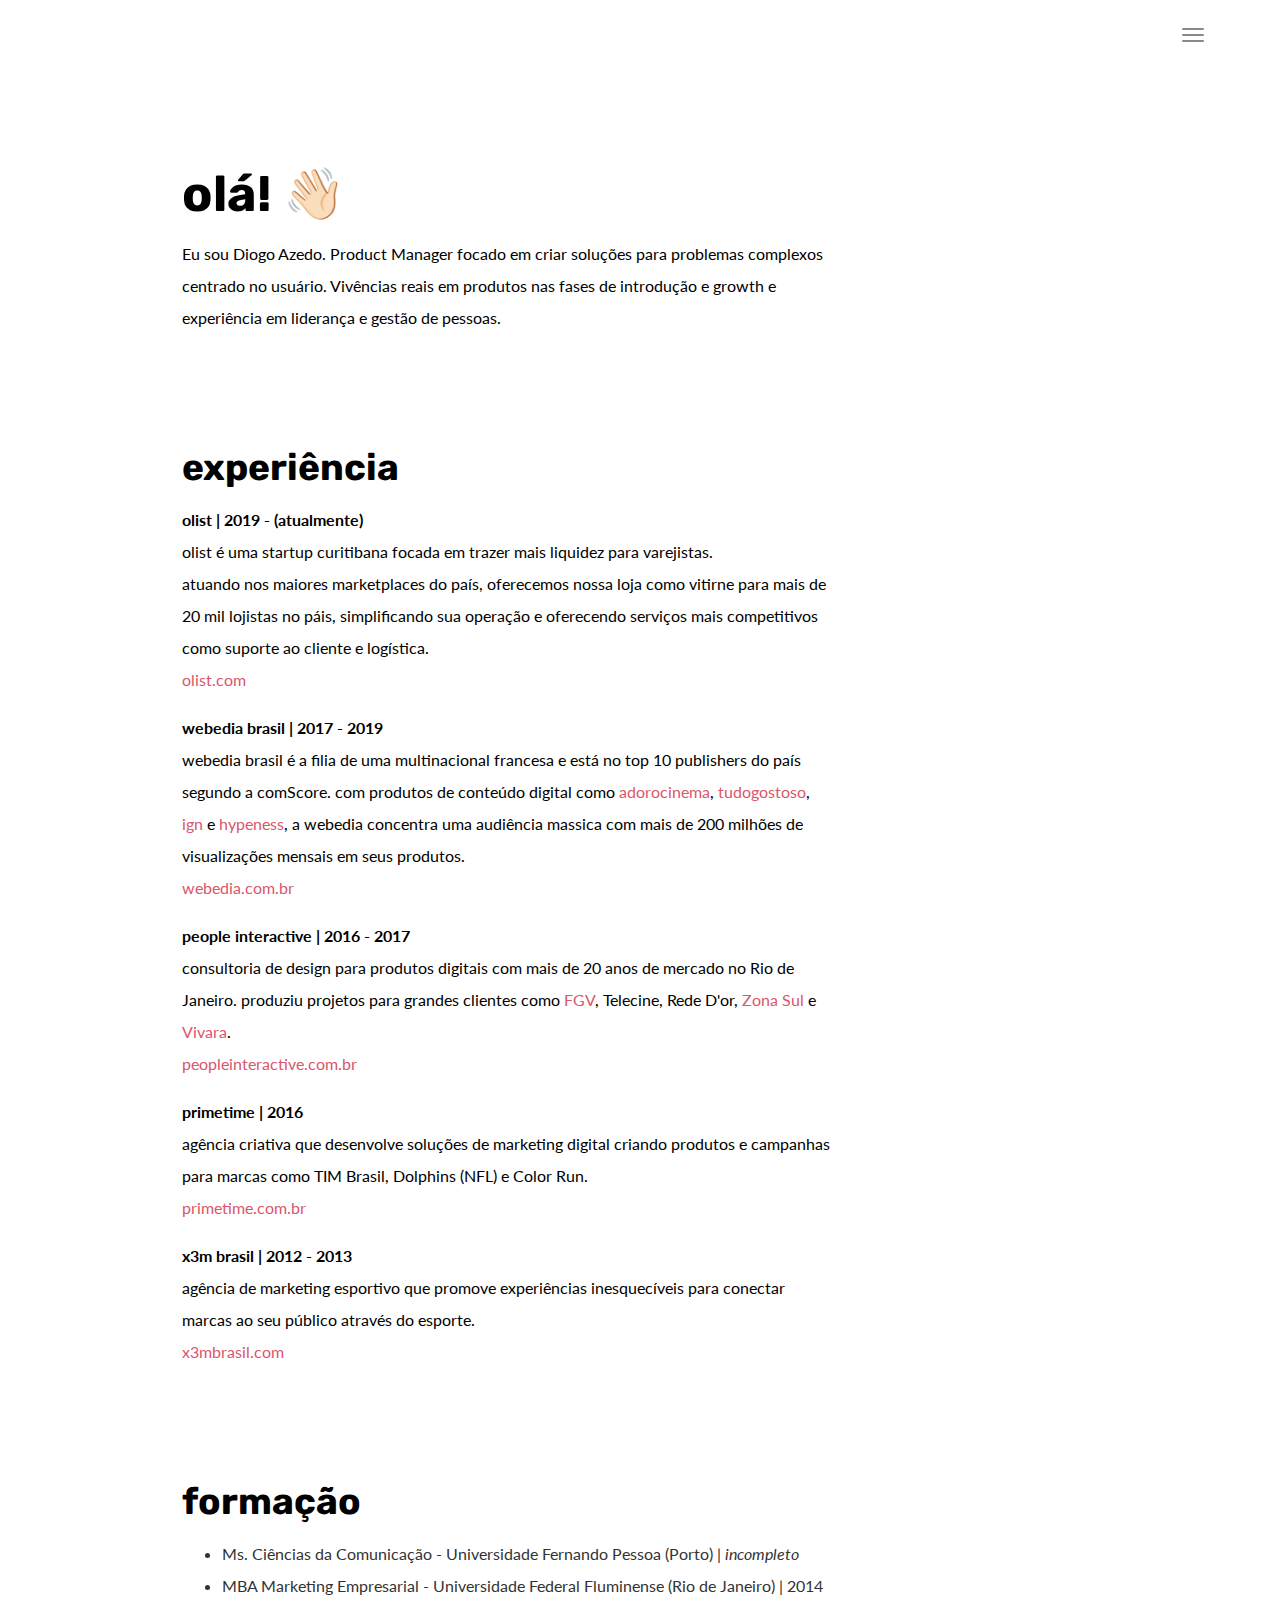
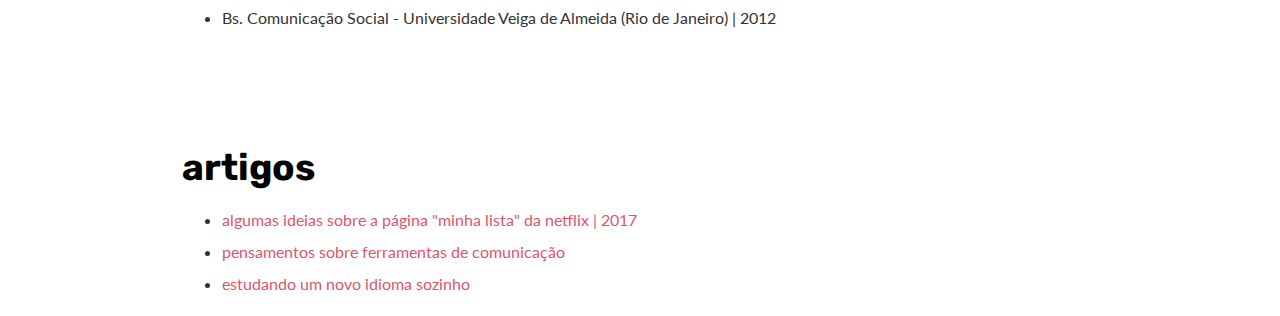
==== commit 01d3a04b: "Add files via upload" ====
--- a/index.html
+++ b/index.html
@@ -1,24 +1,19 @@
 <!DOCTYPE html>
-<html lang="en">
-
+<html lang="pt-br">
 <head>
   <meta charset="UTF-8">
   <meta content="IE=edge" http-equiv="X-UA-Compatible">
   <meta content="width=device-width,initial-scale=1" name="viewport">
-  <meta content="description" name="description">
+  <meta content="diogo azedo - product manager" name="description">
   <meta name="google" content="notranslate" />
-  <meta content="Mashup templates have been developped by Orson.io team" name="author">
+  <meta content="diogo azedo" name="author">
 
   <!-- Disable tap highlight on IE -->
   <meta name="msapplication-tap-highlight" content="no">
-  
-  <link rel="apple-touch-icon" sizes="180x180" href="./assets/apple-icon-180x180.png">
-  <link href="./assets/favicon.ico" rel="icon">
-  
-  <title>Title page</title>  
-
-<link href="./main.css" rel="stylesheet"></head>
-
+  <link href="./assets/favicon.png" rel="icon">
+  <title>Diogo Azedo - Product Manager</title>  
+  <link href="./main.css" rel="stylesheet">
+</head>
 <body>
 
  <!-- Add your content of header -->
@@ -38,32 +33,23 @@
         <ul class="navbar-fullscreen-links">
           <li><a href="mailto:diogoazedo@gmail.com" title="Entre em contato">diogoazedo@gmail.com</a></li>
           <li><a href="https://www.linkedin.com/in/diogoazedo/" target="_blank" title="Vamos criar uma conexão no Linkedin">linkedin</a></li>
-          <li><a href="./#" title="">cv em pdf</a></li>
+          <li><a href="./cv_diogoazedo.pdf" title="cv diogo azedo" download>cv em pdf</a></li>
         </ul>
 
         <div class="footer-container">
-           
-          <p><small>© Untitled | Website created with <a href="http://www.mashup-template.com/" title="Create website with free html template">Mashup Template</a>/<a href="https://www.unsplash.com/" title="Beautiful Free Images">Unsplash</a></small></p>
           <p class="footer-share-icons">
-              <a href="https://www.twitter.com" class="fa-icon" title="">
+              <a href="https://www.linkedin.com/in/diogoazedo/" class="fa-icon" target="_blank" title="conecte no linkedin">
+                  <i class="fa fa-linkedin" aria-hidden="true"></i>
+              </a>
+              <a href="https://twitter.com/d_azedo" class="fa-icon" target="_blank" title="siga me no twitter">
                   <i class="fa fa-twitter" aria-hidden="true"></i>
               </a>
-              <a href="https://www.linkedin.com" class="fa-icon" title="">
-                  <i class="fa fa-instagram" aria-hidden="true"></i>
-              </a>
-              <a href="https://www.behance.com" class="fa-icon" title="">
-                  <i class="fa fa-behance" aria-hidden="true"></i>
-              </a>
-              <a href="https://www.vimeo.com" class="fa-icon" title="">
-                  <i class="fa fa-vimeo" aria-hidden="true"></i>
-              </a>
-          </p>
-                       
+              <a href="https://github.com/diogoazedo/" class="fa-icon" target="_blank" title="meu perfil no github">
+                <i class="fa fa-github" aria-hidden="true"></i>
+            </a>
+          </p>    
         </div>
-
-
       </nav> 
-    
     </div>
   </nav>
 </header>
@@ -86,23 +72,53 @@
               <strong>olist | 2019 - (atualmente)</strong><br/> 
               olist é uma startup curitibana focada em trazer mais liquidez para varejistas. <br/>
               atuando nos maiores marketplaces do país, oferecemos nossa loja como vitirne para mais de 20 mil lojistas no páis, simplificando sua operação e oferecendo serviços mais competitivos como suporte ao cliente e logística.<br/>
-              <a href="olist.com" target="_blank">olist.com</a>
+              <a href="https://olist.com" target="_blank">olist.com</a>
             </p>
             <p>
               <strong>webedia brasil | 2017 - 2019</strong><br/> 
               webedia brasil é a filia de uma multinacional francesa e está no top 10 publishers do país segundo a comScore. 
               com produtos de conteúdo digital como <a href="adorocinema.com" target="_blank">adorocinema</a>, <a href="tudogostoso.com.br" target="_blank">tudogostoso</a>, <a href="ign.com" target="_blank">ign</a> e <a href="hypeness.com.br" target="_blank">hypeness</a>, a webedia concentra uma audiência massica com mais de 200 milhões de visualizações mensais em seus produtos.<br/>
-              <a href="webedia.com.br" target="_blank">webedia.com.br</a>
+              <a href="http://webedia.com.br" target="_blank">webedia.com.br</a>
             </p>
+            <p>
+              <strong>people interactive | 2016 - 2017</strong><br/>
+              consultoria de design para produtos digitais com mais de 20 anos de mercado no Rio de Janeiro. 
+              produziu projetos para grandes clientes como <a href="https://portal.fgv.br/" target="_blank">FGV</a>, Telecine, Rede D'or, <a href="https://www.zonasul.com.br/" target="_blank">Zona Sul</a> e <a href="https://www.vivara.com.br/" target="_blank">Vivara</a>.<br/>
+              <a href="https://peopleinteractive.com.br/" target="_blanket">peopleinteractive.com.br</a>
+            </p>
+            <p>
+              <strong>primetime | 2016</strong><br/>
+              agência criativa que desenvolve soluções de marketing digital criando produtos e campanhas para marcas como TIM Brasil, Dolphins (NFL) e Color Run.<br/>
+              <a href="http://www.primetime.net.br/" target="_blanket">primetime.com.br</a>
+            </p>
+            <p>
+              <strong>x3m brasil | 2012 - 2013</strong><br/>
+              agência de marketing esportivo que promove experiências inesquecíveis para conectar marcas ao seu público através do esporte.<br/>
+              <a href="https://www.x3mbrasil.com/" target="_blanket">x3mbrasil.com</a>
+            </p>
+
           </div>
+          <div class="text-content">
+            <h2>formação</h2>
+              <ul>
+                <li>Ms. Ciências da Comunicação - Universidade Fernando Pessoa (Porto) | <em>incompleto</em></li>
+                <li>MBA Marketing Empresarial - Universidade Federal Fluminense (Rio de Janeiro) | 2014</li>
+                <li>Bs. Comunicação Social - Universidade Veiga de Almeida (Rio de Janeiro) | 2012</li>
+              </ul>
+          </div>
+          <!--
           <div class="text-content">
             <h2>projetos</h2>
           </div>
+          -->
           <div class="text-content">
             <h2>artigos</h2>
-          </div>
-          <div class="text-content">
-            <h2>qualificações</h2>
+            <ul>
+              <li><a href="https://www.linkedin.com/pulse/netflix-my-list-page-really-confuse-i-had-few-ideas-diogo-azedo/" target="_blank">algumas ideias sobre a página "minha lista" da netflix | 2017</a></li>
+              <li><a href="https://www.linkedin.com/pulse/melhor-ferramenta-de-mensagem-instant%C3%A2nea-diogo-azedo/" target="_blank">pensamentos sobre ferramentas de comunicação</a></li>
+              <li><a href="https://www.linkedin.com/pulse/minha-experi%C3%AAncia-de-1-ano-aprendendo-um-novo-idioma-sozinho-azedo/" tagert="_blank">estudando um novo idioma sozinho</a></li>
+            </ul>
+          </a>
           </div>
         </div>
       </div>
@@ -124,6 +140,7 @@
       navActivePage();
     });
 </script>
- <script type="text/javascript" src="./main.4c6e144e.js"></script></body>
+ <script type="text/javascript" src="./main.4c6e144e.js"></script>
+</body>
 
 </html>--- a/main.css
+++ b/main.css
@@ -3870,7 +3870,8 @@
 
 .navbar-text {
   display: inline-block;
-  float: initial; }
+  float: initial; 
+}
 
 .navbar-fixed-bottom .navbar-nav {
   float: left; }
@@ -4139,9 +4140,4 @@
   overflow: hidden; }
   .list-icons li {
     float: left;
-    margin-right: 5px; }
-
-
-
-// WEBPACK FOOTER //
-// ./styles/main.scss+    margin-right: 5px; }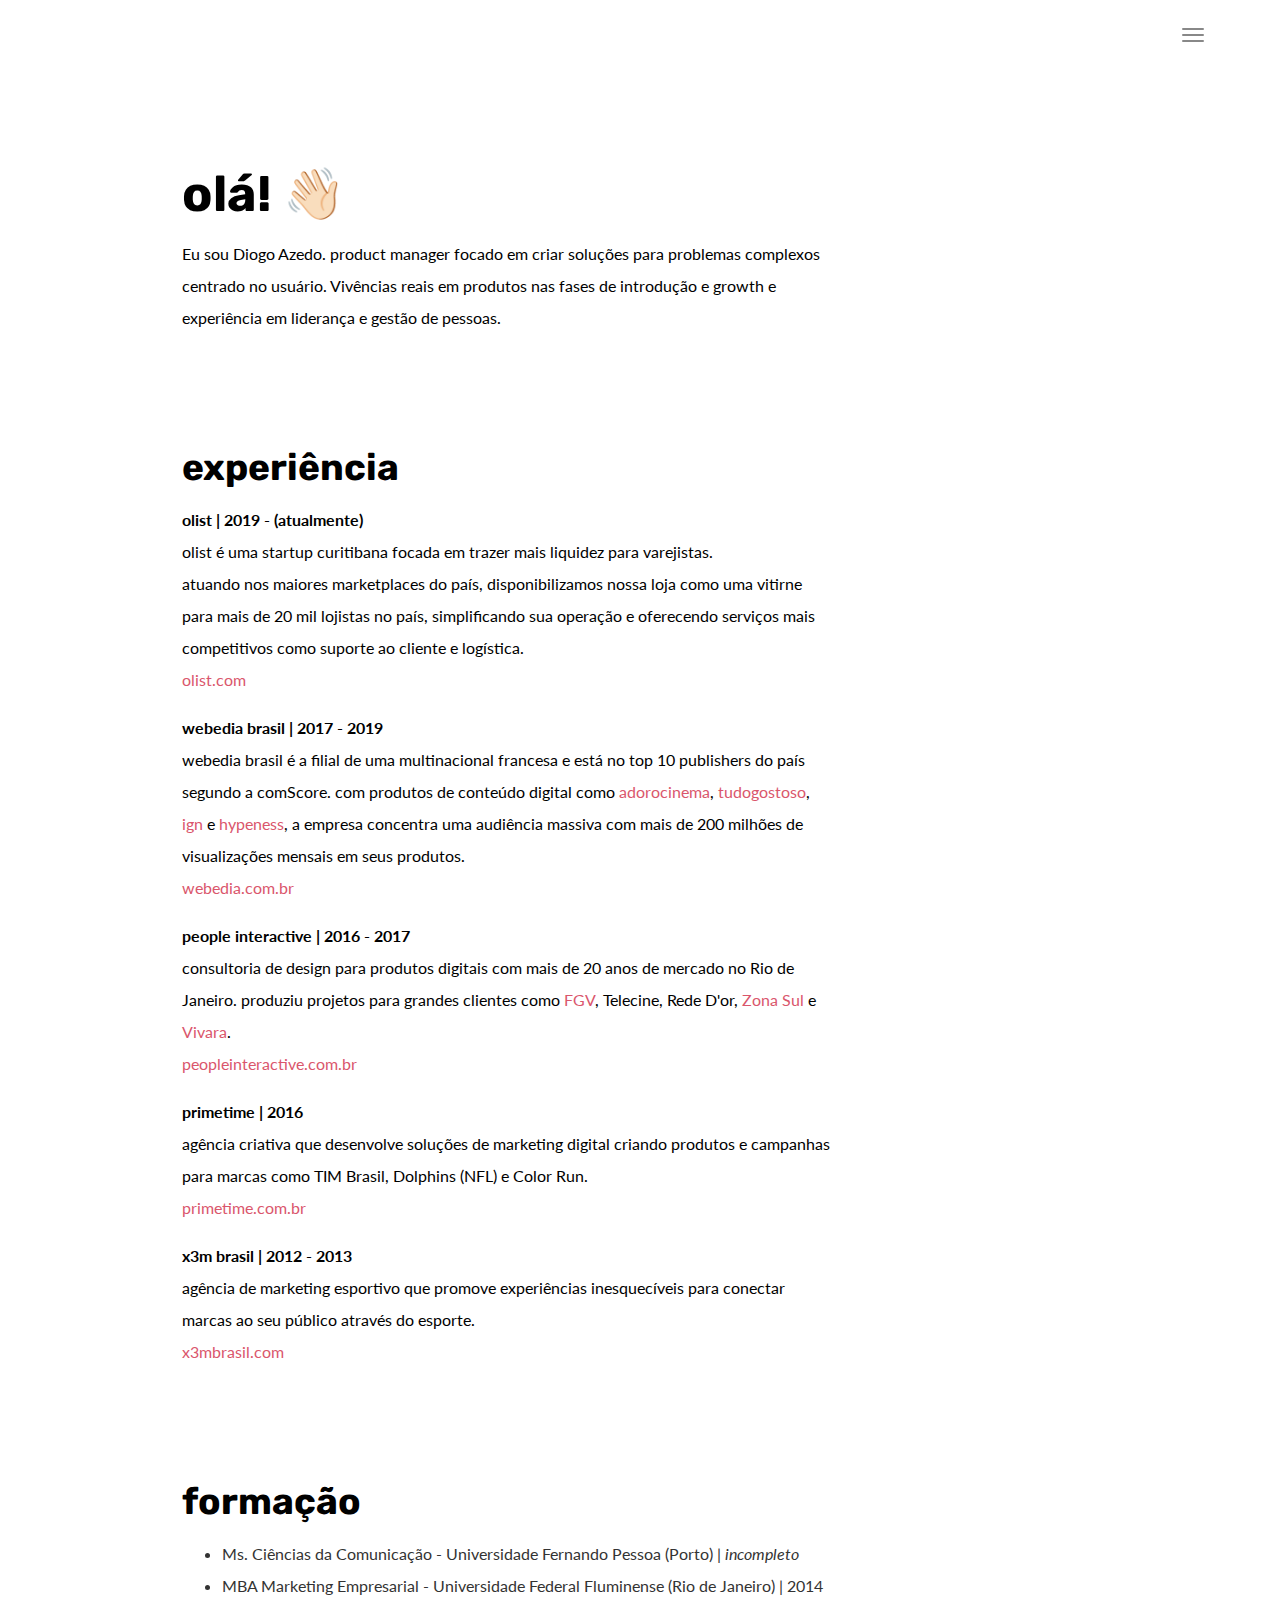
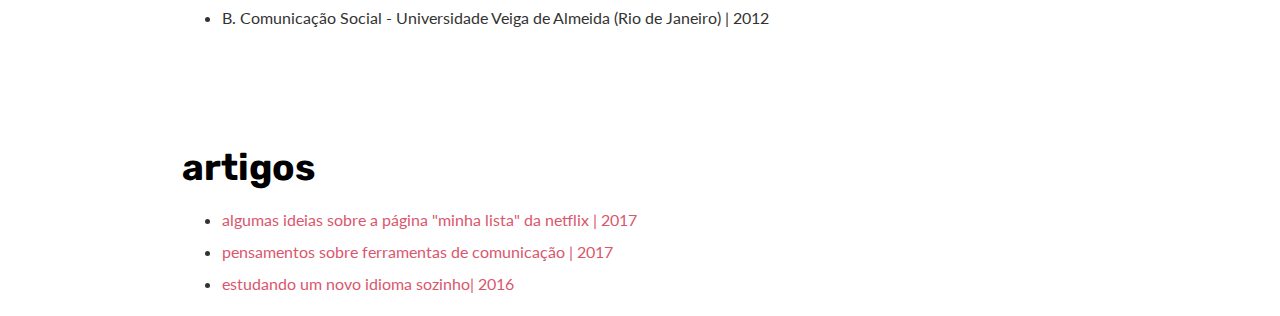
==== commit 501cbb19: "Add files via upload" ====
--- a/index.html
+++ b/index.html
@@ -62,7 +62,7 @@
         <div class="hero-full-wrapper">
           <div class="text-content">
             <h1>olá! 👋🏻</h1>
-            <p>Eu sou Diogo Azedo. Product Manager focado em criar soluções para problemas complexos centrado no usuário.
+            <p>Eu sou Diogo Azedo. product manager focado em criar soluções para problemas complexos centrado no usuário.
               Vivências reais em produtos nas fases de introdução e growth e experiência em liderança e gestão de pessoas. 
             </p>
           </div>
@@ -71,13 +71,13 @@
             <p>
               <strong>olist | 2019 - (atualmente)</strong><br/> 
               olist é uma startup curitibana focada em trazer mais liquidez para varejistas. <br/>
-              atuando nos maiores marketplaces do país, oferecemos nossa loja como vitirne para mais de 20 mil lojistas no páis, simplificando sua operação e oferecendo serviços mais competitivos como suporte ao cliente e logística.<br/>
+              atuando nos maiores marketplaces do país, disponibilizamos nossa loja como uma vitirne para mais de 20 mil lojistas no país, simplificando sua operação e oferecendo serviços mais competitivos como suporte ao cliente e logística.<br/>
               <a href="https://olist.com" target="_blank">olist.com</a>
             </p>
             <p>
               <strong>webedia brasil | 2017 - 2019</strong><br/> 
-              webedia brasil é a filia de uma multinacional francesa e está no top 10 publishers do país segundo a comScore. 
-              com produtos de conteúdo digital como <a href="adorocinema.com" target="_blank">adorocinema</a>, <a href="tudogostoso.com.br" target="_blank">tudogostoso</a>, <a href="ign.com" target="_blank">ign</a> e <a href="hypeness.com.br" target="_blank">hypeness</a>, a webedia concentra uma audiência massica com mais de 200 milhões de visualizações mensais em seus produtos.<br/>
+              webedia brasil é a filial de uma multinacional francesa e está no top 10 publishers do país segundo a comScore. 
+              com produtos de conteúdo digital como <a href="adorocinema.com" target="_blank">adorocinema</a>, <a href="tudogostoso.com.br" target="_blank">tudogostoso</a>, <a href="ign.com" target="_blank">ign</a> e <a href="hypeness.com.br" target="_blank">hypeness</a>, a empresa concentra uma audiência massiva com mais de 200 milhões de visualizações mensais em seus produtos.<br/>
               <a href="http://webedia.com.br" target="_blank">webedia.com.br</a>
             </p>
             <p>
@@ -103,7 +103,7 @@
               <ul>
                 <li>Ms. Ciências da Comunicação - Universidade Fernando Pessoa (Porto) | <em>incompleto</em></li>
                 <li>MBA Marketing Empresarial - Universidade Federal Fluminense (Rio de Janeiro) | 2014</li>
-                <li>Bs. Comunicação Social - Universidade Veiga de Almeida (Rio de Janeiro) | 2012</li>
+                <li>B. Comunicação Social - Universidade Veiga de Almeida (Rio de Janeiro) | 2012</li>
               </ul>
           </div>
           <!--
@@ -115,8 +115,8 @@
             <h2>artigos</h2>
             <ul>
               <li><a href="https://www.linkedin.com/pulse/netflix-my-list-page-really-confuse-i-had-few-ideas-diogo-azedo/" target="_blank">algumas ideias sobre a página "minha lista" da netflix | 2017</a></li>
-              <li><a href="https://www.linkedin.com/pulse/melhor-ferramenta-de-mensagem-instant%C3%A2nea-diogo-azedo/" target="_blank">pensamentos sobre ferramentas de comunicação</a></li>
-              <li><a href="https://www.linkedin.com/pulse/minha-experi%C3%AAncia-de-1-ano-aprendendo-um-novo-idioma-sozinho-azedo/" tagert="_blank">estudando um novo idioma sozinho</a></li>
+              <li><a href="https://www.linkedin.com/pulse/melhor-ferramenta-de-mensagem-instant%C3%A2nea-diogo-azedo/" target="_blank">pensamentos sobre ferramentas de comunicação | 2017</a></li>
+              <li><a href="https://www.linkedin.com/pulse/minha-experi%C3%AAncia-de-1-ano-aprendendo-um-novo-idioma-sozinho-azedo/" tagert="_blank">estudando um novo idioma sozinho| 2016</a></li>
             </ul>
           </a>
           </div>
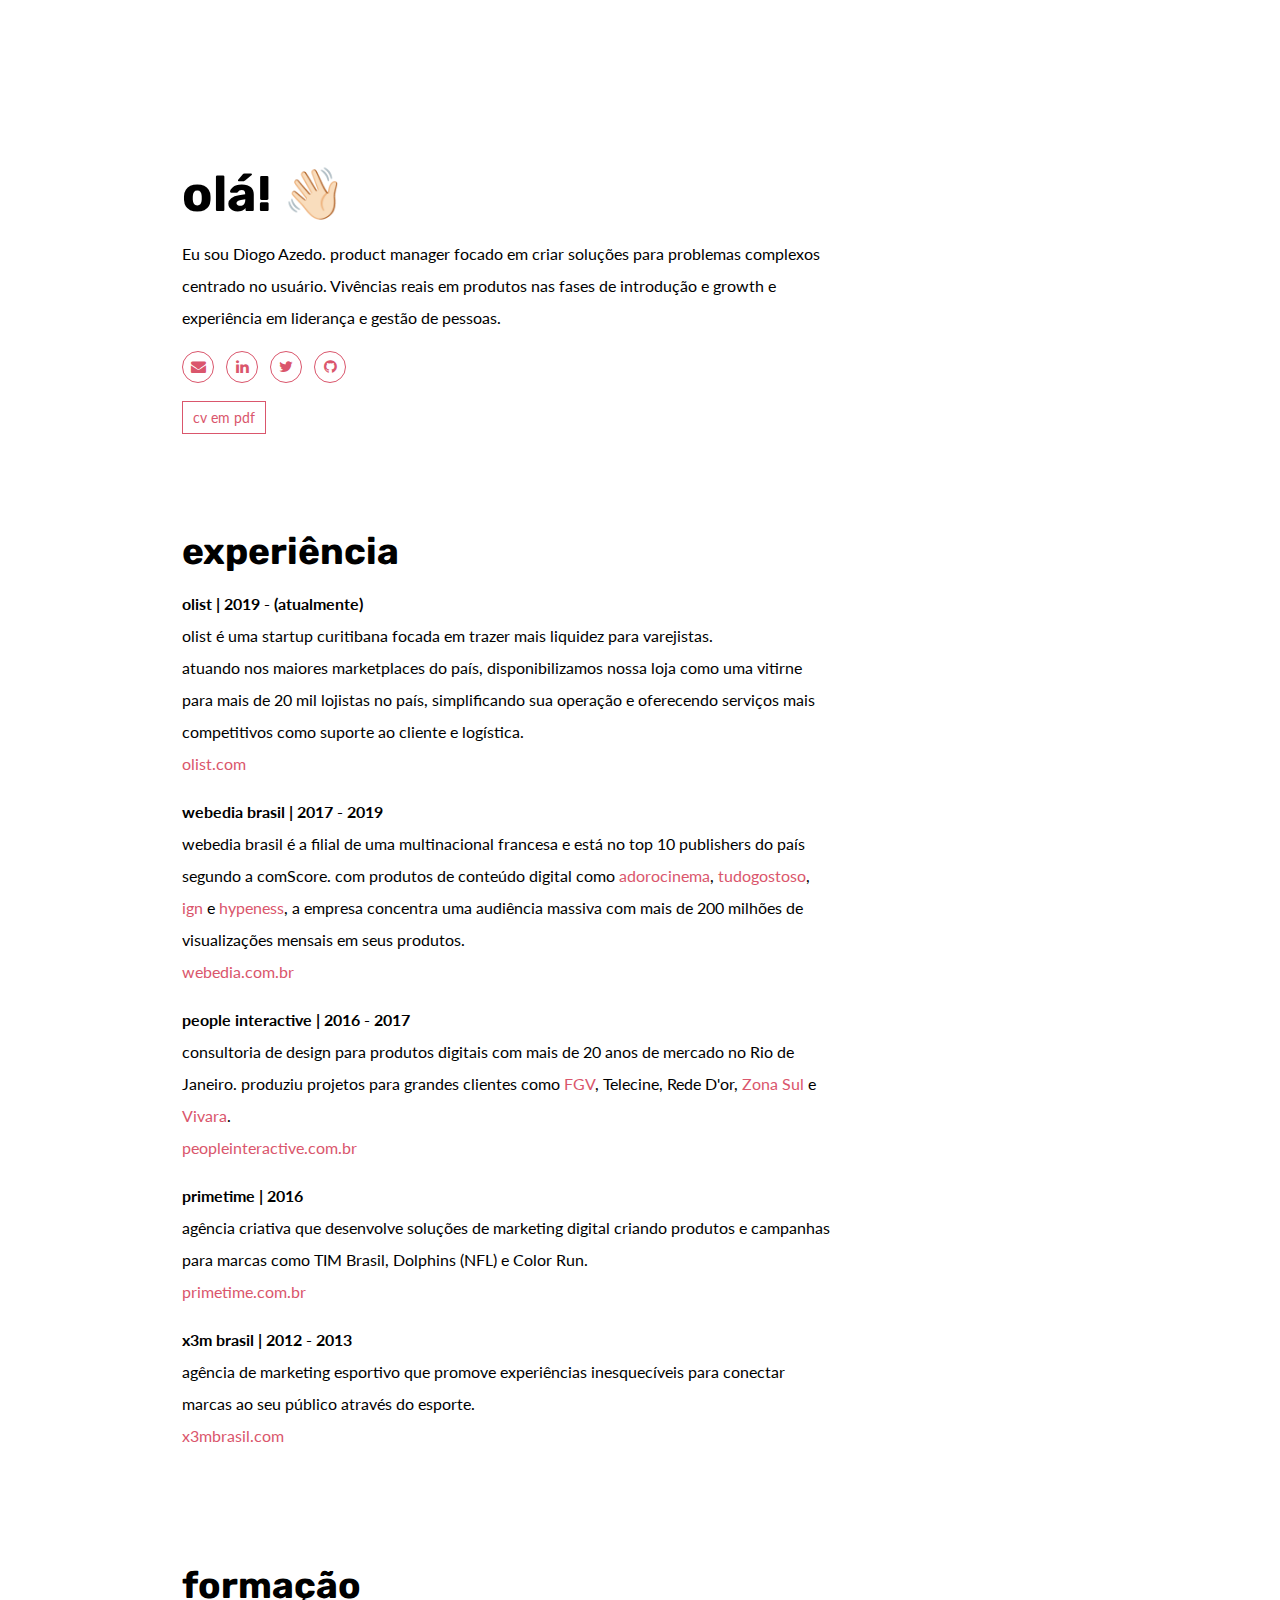
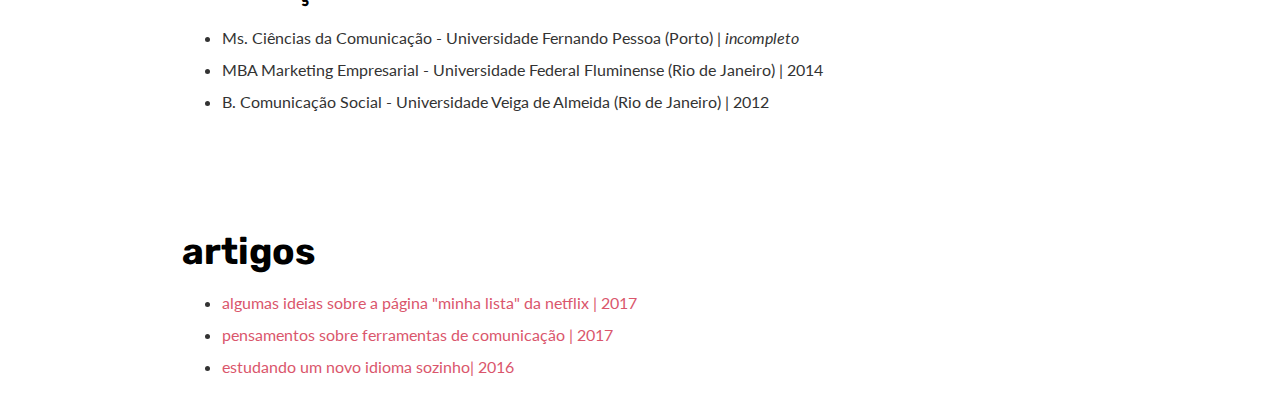
==== commit 7f99dd5f: "deleting header" ====
--- a/index.html
+++ b/index.html
@@ -6,7 +6,15 @@
   <meta content="width=device-width,initial-scale=1" name="viewport">
   <meta content="diogo azedo - product manager" name="description">
   <meta name="google" content="notranslate" />
-  <meta content="diogo azedo" name="author">
+  <meta content="diogo azedo - product manager" name="author">
+  
+  <!-- Google Tag Manager -->
+  <script>(function(w,d,s,l,i){w[l]=w[l]||[];w[l].push({'gtm.start':
+  new Date().getTime(),event:'gtm.js'});var f=d.getElementsByTagName(s)[0],
+  j=d.createElement(s),dl=l!='dataLayer'?'&l='+l:'';j.async=true;j.src=
+  'https://www.googletagmanager.com/gtm.js?id='+i+dl;f.parentNode.insertBefore(j,f);
+  })(window,document,'script','dataLayer','GTM-KFBSRW8');</script>
+  <!-- End Google Tag Manager -->
 
   <!-- Disable tap highlight on IE -->
   <meta name="msapplication-tap-highlight" content="no">
@@ -15,46 +23,12 @@
   <link href="./main.css" rel="stylesheet">
 </head>
 <body>
-
- <!-- Add your content of header -->
-
-<header>
-  <nav class="navbar navbar-fixed-top navbar-default">
-    <div class="container">
-        <button type="button" class="navbar-toggle">
-          <span class="sr-only">Toggle navigation</span>
-          <span class="icon-bar"></span>
-          <span class="icon-bar"></span>
-          <span class="icon-bar"></span>
-        </button>
-        
-      <nav class="navbar-fullscreen" id="navbar-middle">
-        <button type="button" class="close" aria-label="Close"><span aria-hidden="true">&times;</span></button>
-        <ul class="navbar-fullscreen-links">
-          <li><a href="mailto:diogoazedo@gmail.com" title="Entre em contato">diogoazedo@gmail.com</a></li>
-          <li><a href="https://www.linkedin.com/in/diogoazedo/" target="_blank" title="Vamos criar uma conexão no Linkedin">linkedin</a></li>
-          <li><a href="./cv_diogoazedo.pdf" title="cv diogo azedo" download>cv em pdf</a></li>
-        </ul>
-
-        <div class="footer-container">
-          <p class="footer-share-icons">
-              <a href="https://www.linkedin.com/in/diogoazedo/" class="fa-icon" target="_blank" title="conecte no linkedin">
-                  <i class="fa fa-linkedin" aria-hidden="true"></i>
-              </a>
-              <a href="https://twitter.com/d_azedo" class="fa-icon" target="_blank" title="siga me no twitter">
-                  <i class="fa fa-twitter" aria-hidden="true"></i>
-              </a>
-              <a href="https://github.com/diogoazedo/" class="fa-icon" target="_blank" title="meu perfil no github">
-                <i class="fa fa-github" aria-hidden="true"></i>
-            </a>
-          </p>    
-        </div>
-      </nav> 
-    </div>
-  </nav>
-</header>
-
+  <!-- Google Tag Manager (noscript) -->
+  <noscript><iframe src="https://www.googletagmanager.com/ns.html?id=GTM-KFBSRW8"
+  height="0" width="0" style="display:none;visibility:hidden"></iframe></noscript>
+  <!-- End Google Tag Manager (noscript) -->
   
+ <!-- Add your content of header -->  
 <div class="hero-full-container background-image-container white-text-container">
   <div class="container">
     <div class="row">
@@ -65,6 +39,21 @@
             <p>Eu sou Diogo Azedo. product manager focado em criar soluções para problemas complexos centrado no usuário.
               Vivências reais em produtos nas fases de introdução e growth e experiência em liderança e gestão de pessoas. 
             </p>
+            <p class="footer-share-icons">
+              <a href="mailto:diogoazedo@gmail.com" class="fa-icon" target="_blank" title="Entre em contato">
+                <i class="fa fa-envelope" aria-hidden="true"></i>
+            </a>
+              <a href="https://www.linkedin.com/in/diogoazedo/" class="fa-icon" target="_blank" title="conecte no linkedin">
+                  <i class="fa fa-linkedin" aria-hidden="true"></i>
+              </a>
+              <a href="https://twitter.com/d_azedo" class="fa-icon" target="_blank" title="siga me no twitter">
+                  <i class="fa fa-twitter" aria-hidden="true"></i>
+              </a>
+              <a href="https://github.com/diogoazedo/" class="fa-icon" target="_blank" title="meu perfil no github">
+                <i class="fa fa-github" aria-hidden="true"></i>
+            </a>
+          </p>  
+          <a href="./cv_diogoazedo.pdf" class="btn btn-info btn-sm" title="cv diogo azedo" download>cv em pdf</a> 
           </div>
           <div class="text-content">
             <h2>experiência</h2>
@@ -143,4 +132,4 @@
  <script type="text/javascript" src="./main.4c6e144e.js"></script>
 </body>
 
-</html>+</html>
--- a/main.css
+++ b/main.css
@@ -2136,29 +2136,29 @@
     background-color: #5cb85c; }
 
 .btn-info {
-  color: #684AD7;
+  color: #da566c;
   background-color: transparent;
-  border-color: #684AD7; }
+  border-color: #da566c; }
   .btn-info:focus, .btn-info.focus {
-    color: #684AD7;
+    color: #da566c;
     background-color: transparent;
-    border-color: #331d84; }
+    border-color: #da566c; }
   .btn-info:hover {
-    color: #684AD7;
+    color: #da566c;
     background-color: transparent;
-    border-color: #4829bb; }
+    border-color: #da566c; }
   .btn-info:active, .btn-info.active,
   .open > .btn-info.dropdown-toggle {
-    color: #684AD7;
+    color: #da566c;
     background-color: transparent;
-    border-color: #4829bb; }
+    border-color: #da566c; }
     .btn-info:active:hover, .btn-info:active:focus, .btn-info:active.focus, .btn-info.active:hover, .btn-info.active:focus, .btn-info.active.focus,
     .open > .btn-info.dropdown-toggle:hover,
     .open > .btn-info.dropdown-toggle:focus,
     .open > .btn-info.dropdown-toggle.focus {
-      color: #684AD7;
+      color: #da566c;
       background-color: transparent;
-      border-color: #331d84; }
+      border-color: #da566c; }
   .btn-info:active, .btn-info.active,
   .open > .btn-info.dropdown-toggle {
     background-image: none; }
@@ -2167,10 +2167,10 @@
   fieldset[disabled] .btn-info:focus,
   fieldset[disabled] .btn-info.focus {
     background-color: transparent;
-    border-color: #684AD7; }
+    border-color: #da566c; }
   .btn-info .badge {
     color: transparent;
-    background-color: #684AD7; }
+    background-color: #da566c; }
 
 .btn-warning {
   color: #f0ad4e;
@@ -4026,7 +4026,7 @@
     padding: 60px 0; }
 
 .fa-icon {
-  color: #000;
+  color: #da566c;
   width: 32px;
   height: 32px;
   line-height: 29px;
@@ -4034,9 +4034,9 @@
   text-align: center;
   display: inline-block;
   border-radius: 60px;
-  border: 1px solid #000; }
+  border: 1px solid #da566c; }
   .fa-icon:hover {
-    background-color: #000;
+    background-color: #da566c;
     color: white; }
   .fa-icon .fa {
     border: none; }
@@ -4101,8 +4101,8 @@
 
 .btn-info:hover, .btn-info:focus {
   color: #FFF;
-  border-color: #684AD7;
-  background-color: #684AD7; }
+  border-color: #da566c;
+  background-color: #da566c; }
 
 .btn-success:hover, .btn-success:focus {
   color: #FFF;
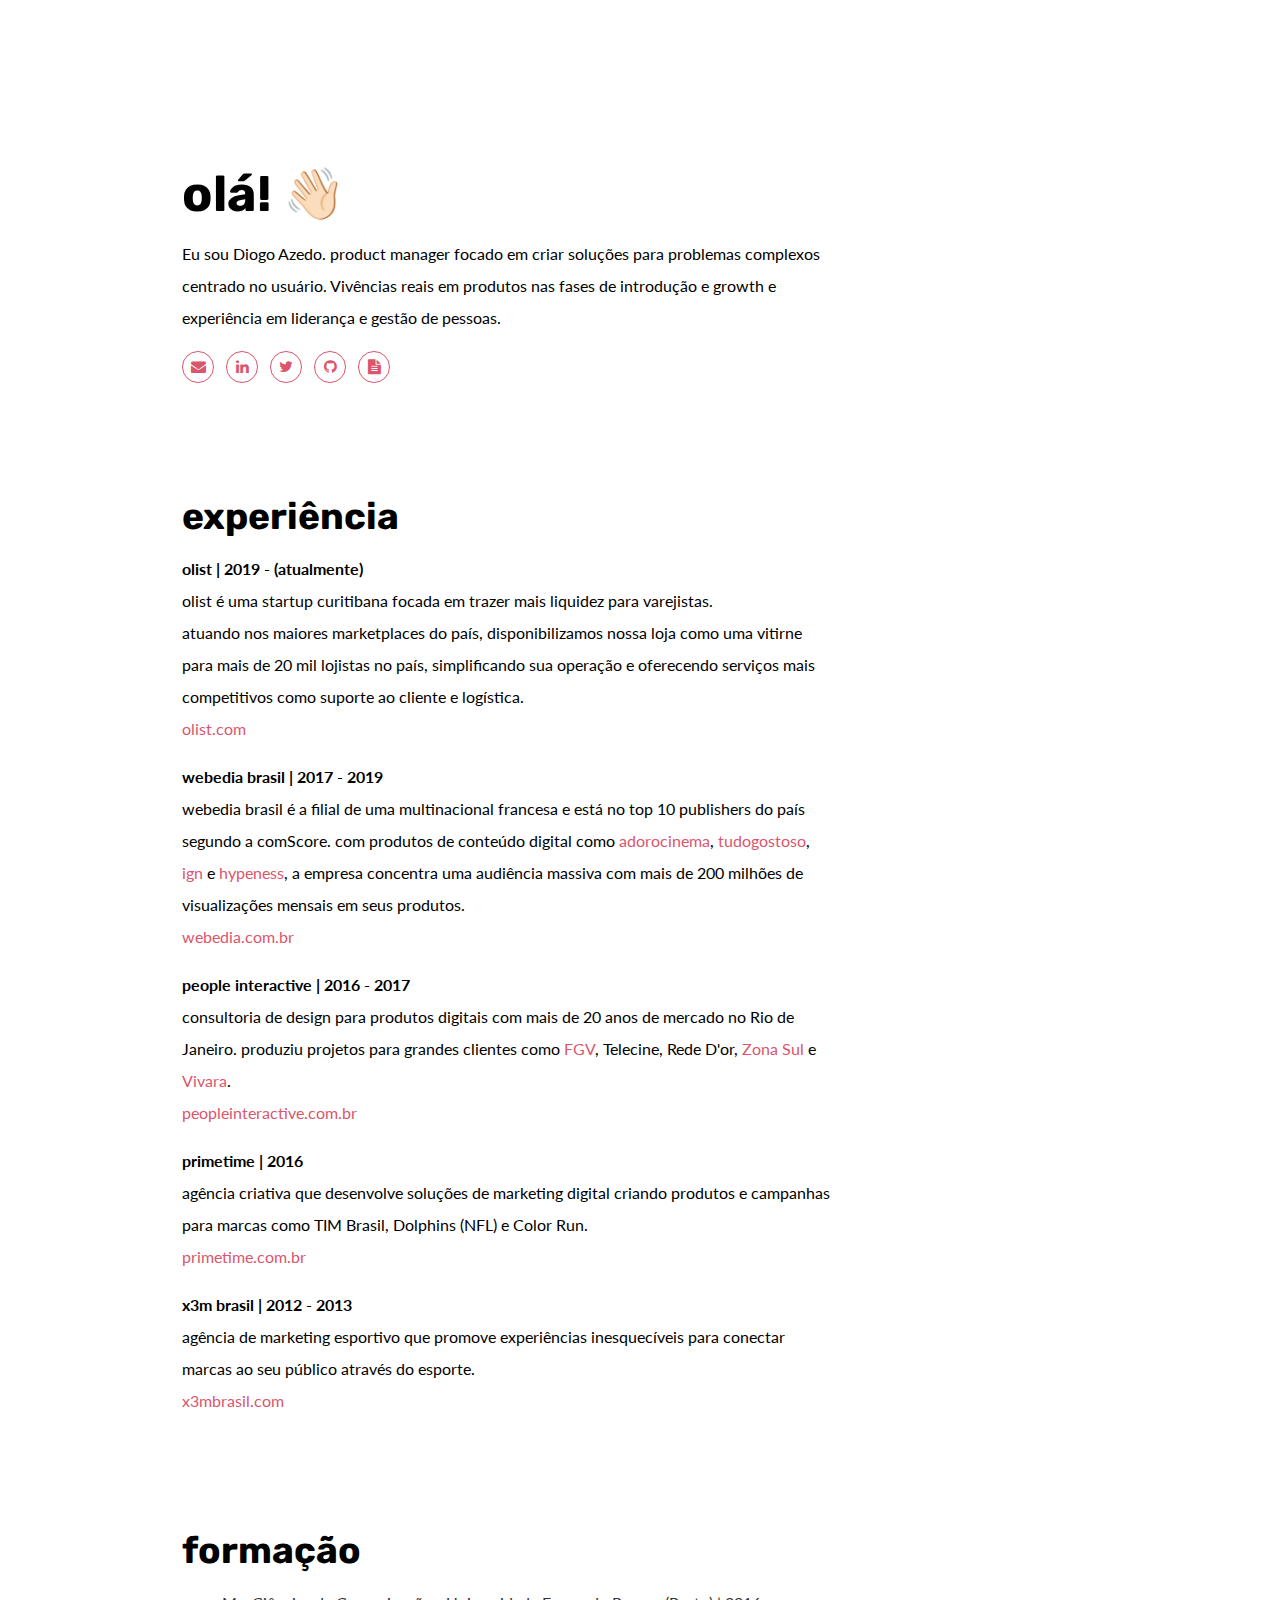
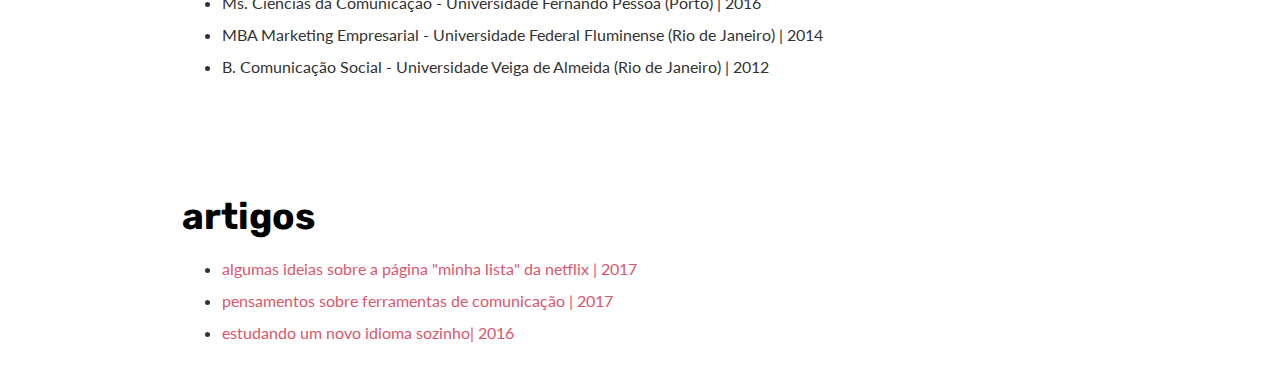
==== commit 33461764: "some chantes on index file" ====
--- a/index.html
+++ b/index.html
@@ -52,8 +52,10 @@
               <a href="https://github.com/diogoazedo/" class="fa-icon" target="_blank" title="meu perfil no github">
                 <i class="fa fa-github" aria-hidden="true"></i>
             </a>
+            <a href="https://docs.google.com/document/d/189__JNW3TWqeY8DEd6pMz0VYXgPuWRkp97IYRDZPrNw/edit?usp=sharing" class="fa-icon" target="_blank" title="cv">
+              <i class="fa fa-file-text" aria-hidden="true"></i>
+          </a>
           </p>  
-          <a href="./cv_diogoazedo.pdf" class="btn btn-info btn-sm" title="cv diogo azedo" download>cv em pdf</a> 
           </div>
           <div class="text-content">
             <h2>experiência</h2>
@@ -90,7 +92,7 @@
           <div class="text-content">
             <h2>formação</h2>
               <ul>
-                <li>Ms. Ciências da Comunicação - Universidade Fernando Pessoa (Porto) | <em>incompleto</em></li>
+                <li>Ms. Ciências da Comunicação - Universidade Fernando Pessoa (Porto) | 2016</li>
                 <li>MBA Marketing Empresarial - Universidade Federal Fluminense (Rio de Janeiro) | 2014</li>
                 <li>B. Comunicação Social - Universidade Veiga de Almeida (Rio de Janeiro) | 2012</li>
               </ul>
@@ -114,7 +116,7 @@
     </div>
   </div>
 </div>
-
+<!--
 <script>
   document.addEventListener("DOMContentLoaded", function (event) {
     navbarFixedTopAnimation();
@@ -129,6 +131,7 @@
       navActivePage();
     });
 </script>
+-->
  <script type="text/javascript" src="./main.4c6e144e.js"></script>
 </body>
 
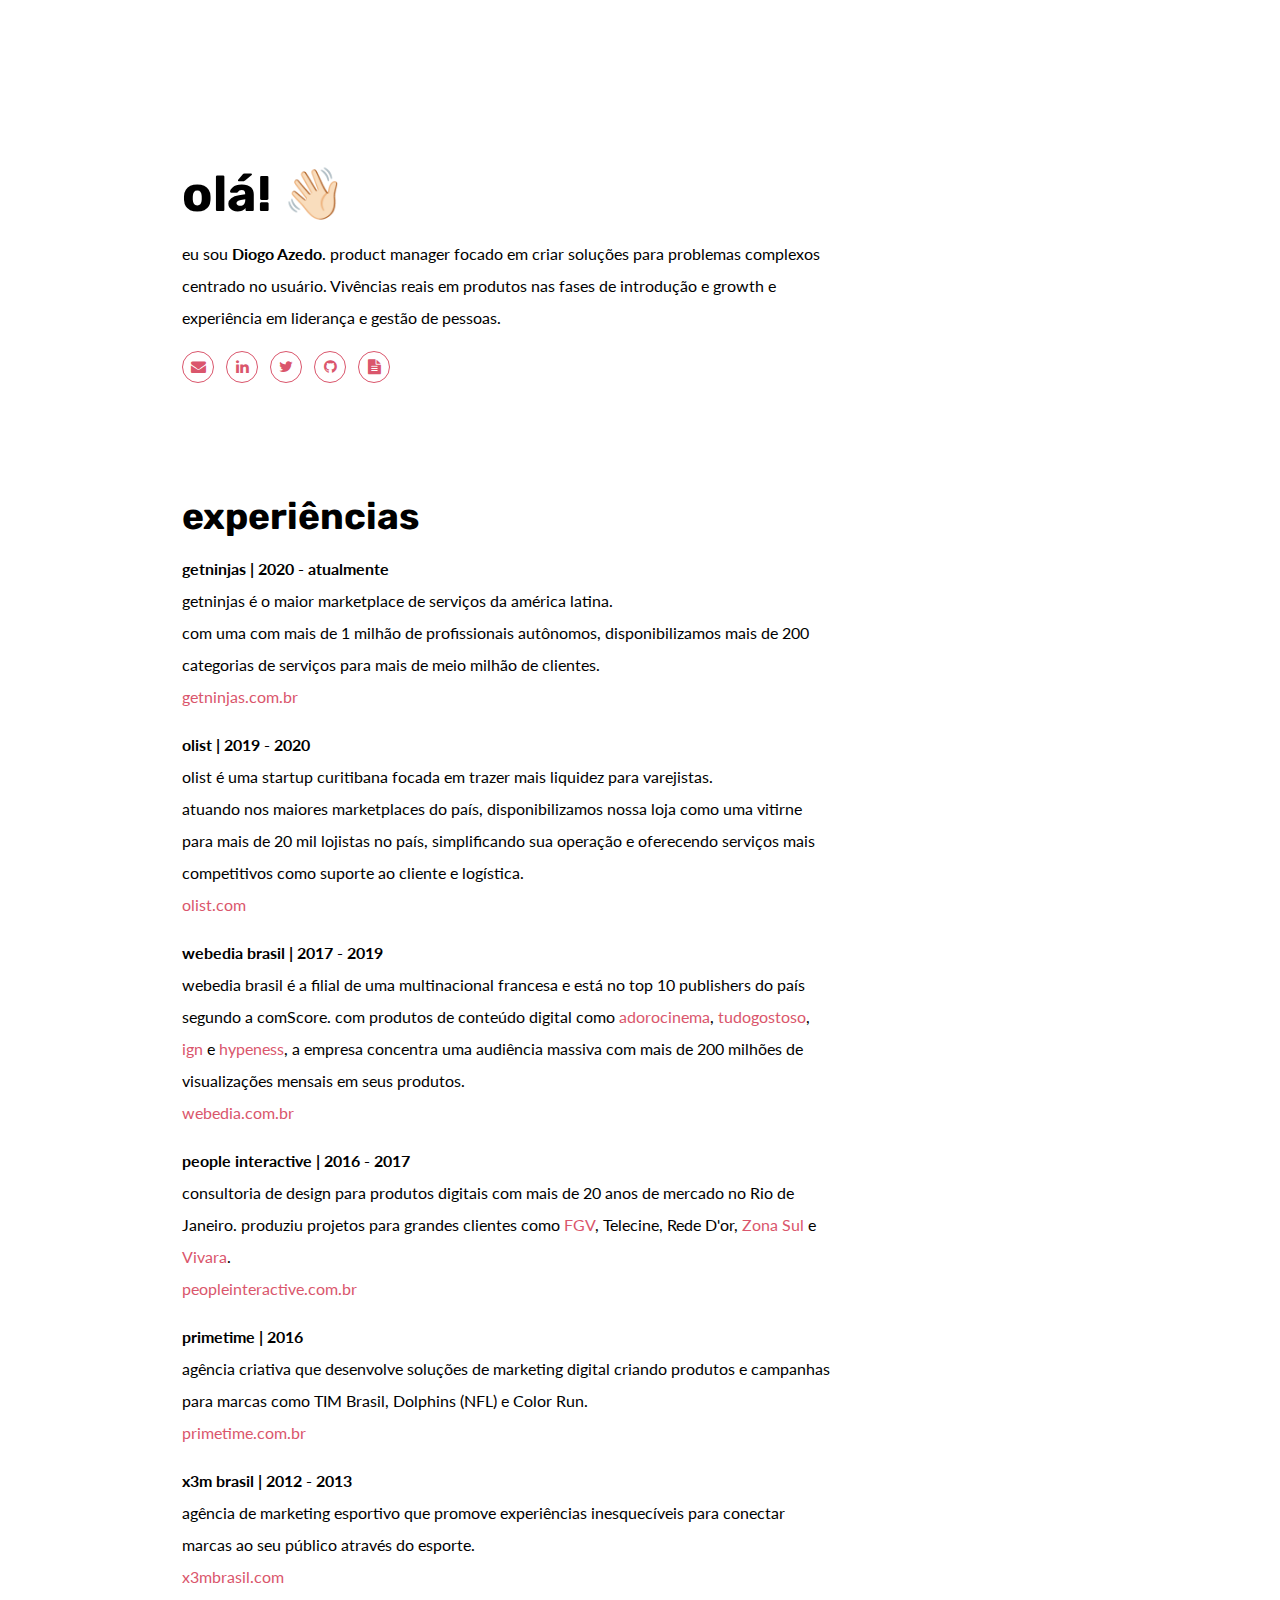
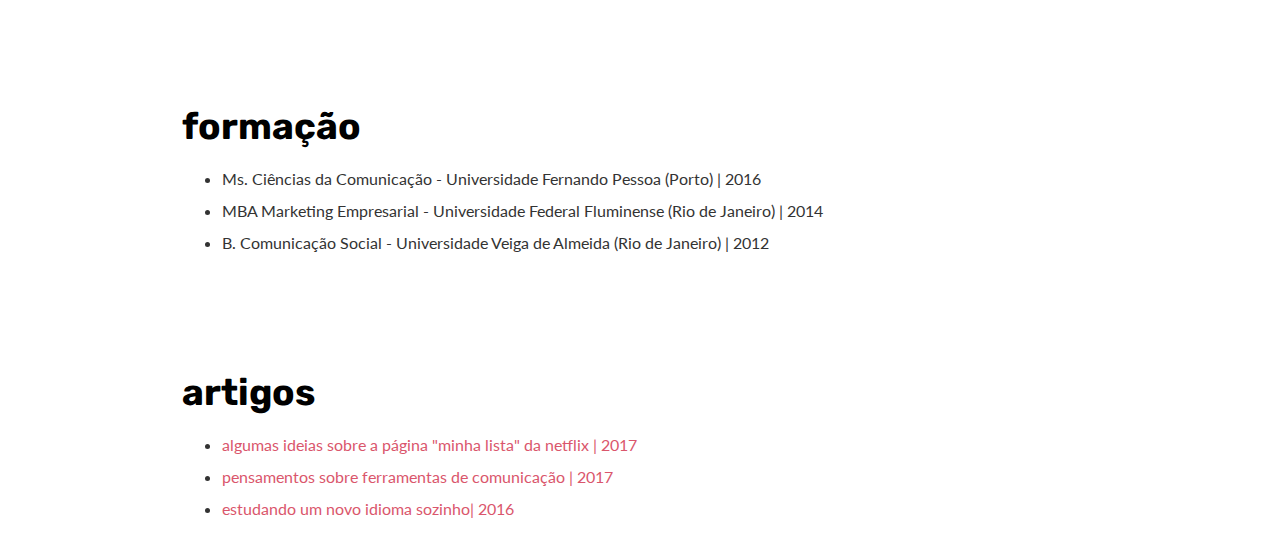
==== commit 161edd63: "updating new experience" ====
--- a/index.html
+++ b/index.html
@@ -36,7 +36,7 @@
         <div class="hero-full-wrapper">
           <div class="text-content">
             <h1>olá! 👋🏻</h1>
-            <p>Eu sou Diogo Azedo. product manager focado em criar soluções para problemas complexos centrado no usuário.
+            <p>eu sou <strong>Diogo Azedo</strong>. product manager focado em criar soluções para problemas complexos centrado no usuário.
               Vivências reais em produtos nas fases de introdução e growth e experiência em liderança e gestão de pessoas. 
             </p>
             <p class="footer-share-icons">
@@ -58,9 +58,15 @@
           </p>  
           </div>
           <div class="text-content">
-            <h2>experiência</h2>
+            <h2>experiências</h2>
             <p>
-              <strong>olist | 2019 - (atualmente)</strong><br/> 
+              <strong>getninjas | 2020 - atualmente</strong><br/> 
+              getninjas é o maior marketplace de serviços da américa latina.<br/>
+              com uma com mais de 1 milhão de profissionais autônomos, disponibilizamos mais de 200 categorias de serviços para mais de meio milhão de clientes.<br/>
+              <a href="https://getninjas.com.br" target="_blank">getninjas.com.br</a>
+            </p>
+            <p>
+              <strong>olist | 2019 - 2020</strong><br/> 
               olist é uma startup curitibana focada em trazer mais liquidez para varejistas. <br/>
               atuando nos maiores marketplaces do país, disponibilizamos nossa loja como uma vitirne para mais de 20 mil lojistas no país, simplificando sua operação e oferecendo serviços mais competitivos como suporte ao cliente e logística.<br/>
               <a href="https://olist.com" target="_blank">olist.com</a>
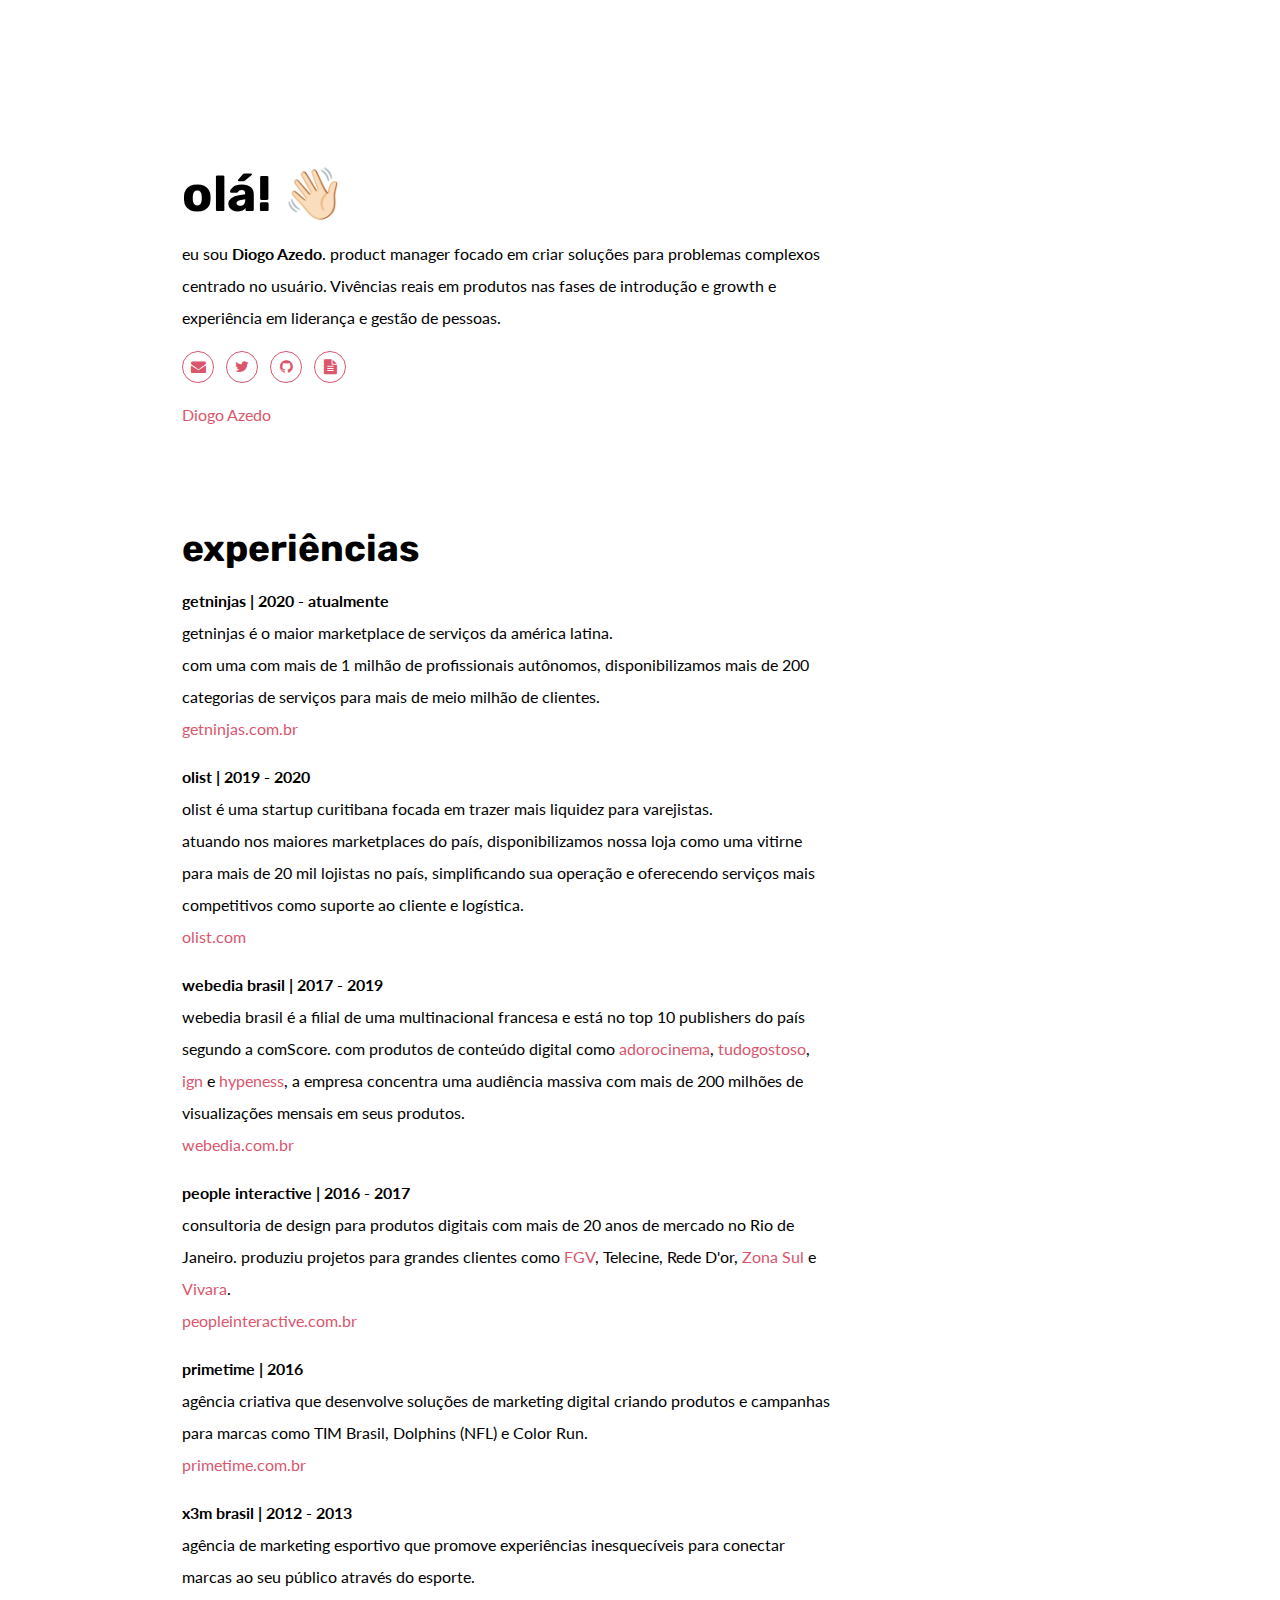
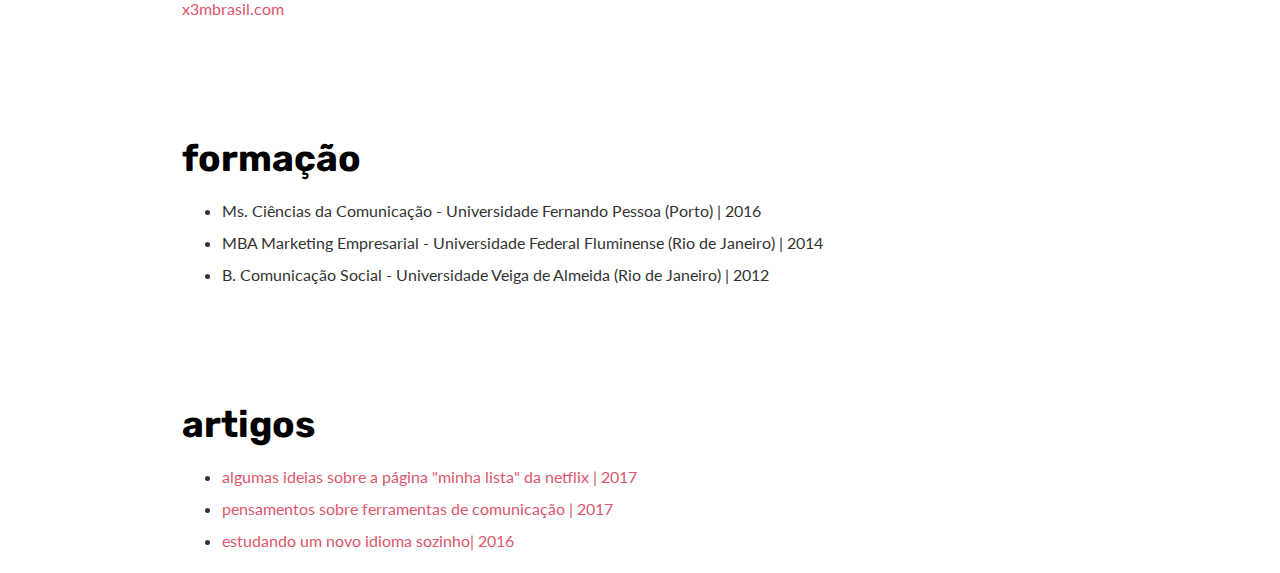
==== commit 1c92ef5b: "adding linkedin card" ====
--- a/index.html
+++ b/index.html
@@ -43,9 +43,6 @@
               <a href="mailto:diogoazedo@gmail.com" class="fa-icon" target="_blank" title="Entre em contato">
                 <i class="fa fa-envelope" aria-hidden="true"></i>
             </a>
-              <a href="https://www.linkedin.com/in/diogoazedo/" class="fa-icon" target="_blank" title="conecte no linkedin">
-                  <i class="fa fa-linkedin" aria-hidden="true"></i>
-              </a>
               <a href="https://twitter.com/d_azedo" class="fa-icon" target="_blank" title="siga me no twitter">
                   <i class="fa fa-twitter" aria-hidden="true"></i>
               </a>
@@ -55,8 +52,10 @@
             <a href="https://docs.google.com/document/d/189__JNW3TWqeY8DEd6pMz0VYXgPuWRkp97IYRDZPrNw/edit?usp=sharing" class="fa-icon" target="_blank" title="cv">
               <i class="fa fa-file-text" aria-hidden="true"></i>
           </a>
-          </p>  
+          </p>
+          
           </div>
+          <div class="LI-profile-badge"  data-version="v1" data-size="medium" data-locale="pt_BR" data-type="horizontal" data-theme="light" data-vanity="diogoazedo"><a class="LI-simple-link" href='https://br.linkedin.com/in/diogoazedo?trk=profile-badge'>Diogo Azedo</a></div>
           <div class="text-content">
             <h2>experiências</h2>
             <p>
@@ -139,6 +138,7 @@
 </script>
 -->
  <script type="text/javascript" src="./main.4c6e144e.js"></script>
+ <script type="text/javascript" src="https://platform.linkedin.com/badges/js/profile.js" async defer></script>
 </body>
 
 </html>
